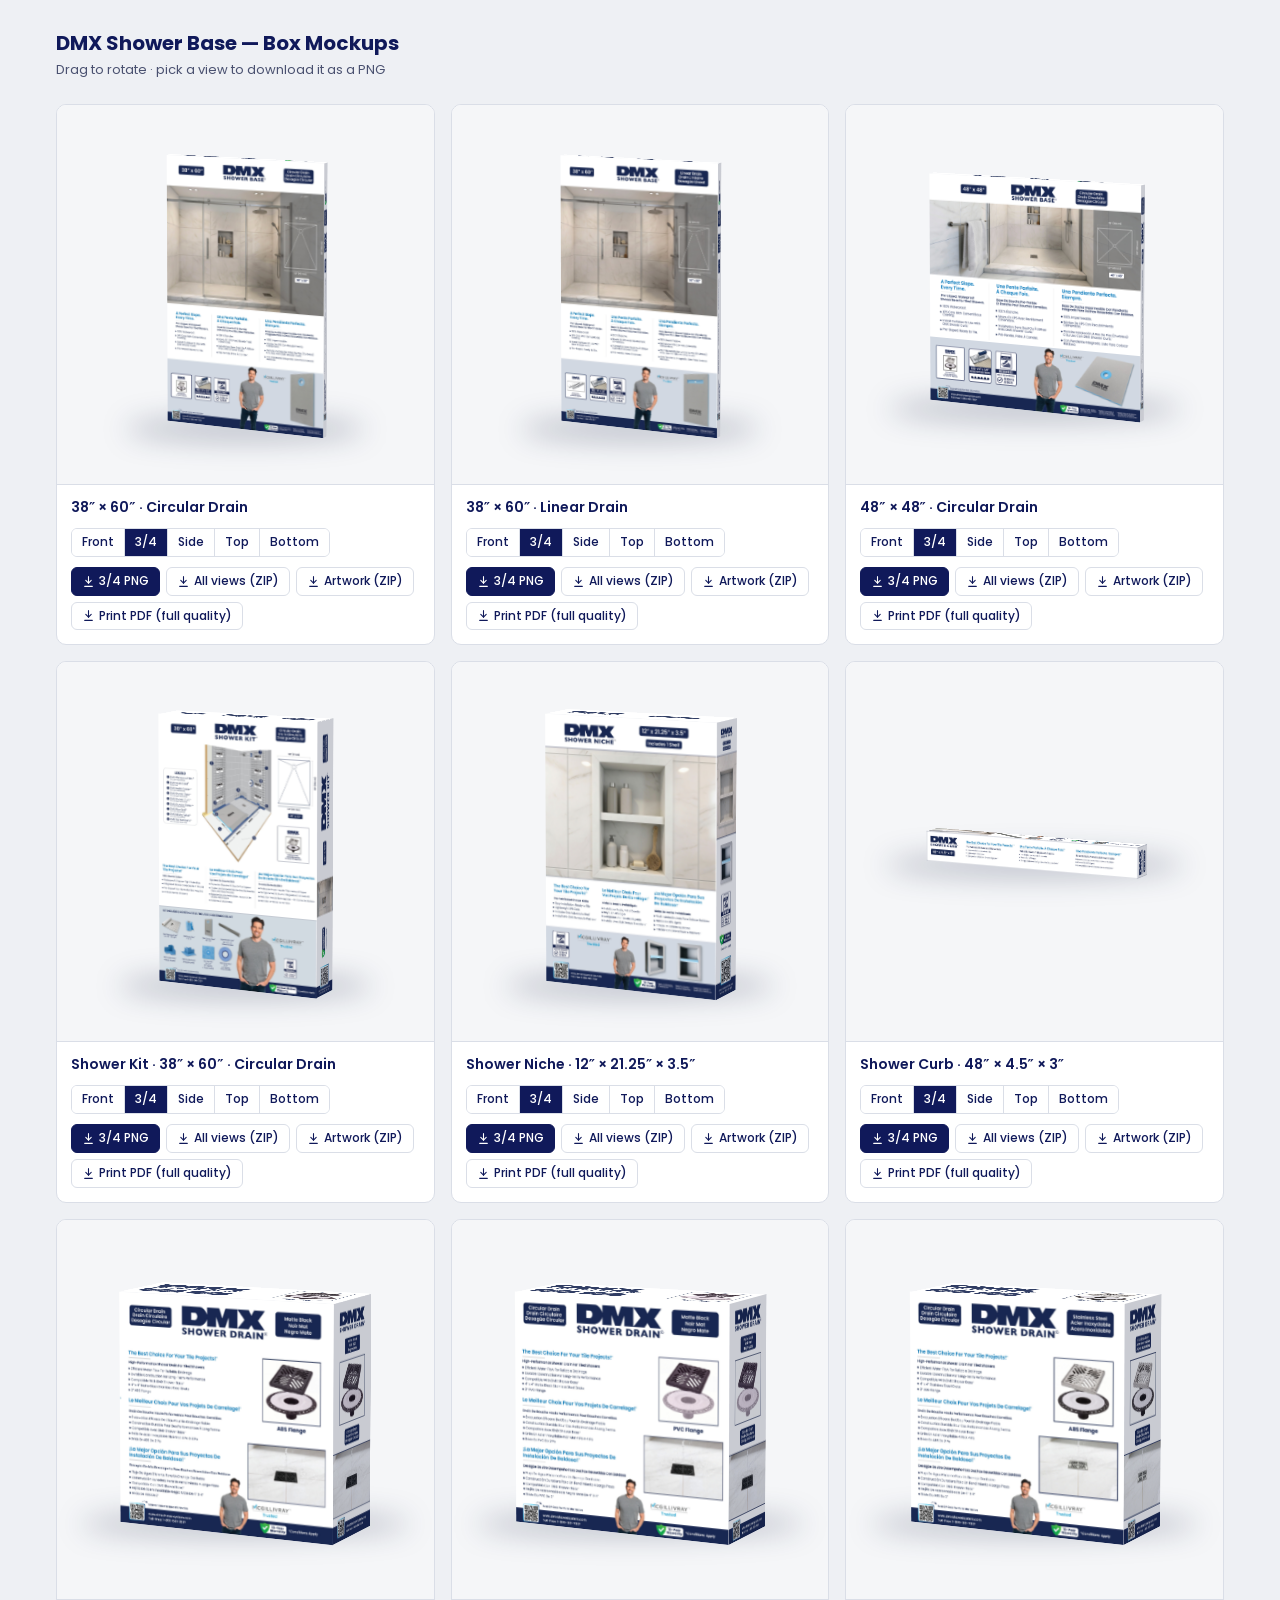
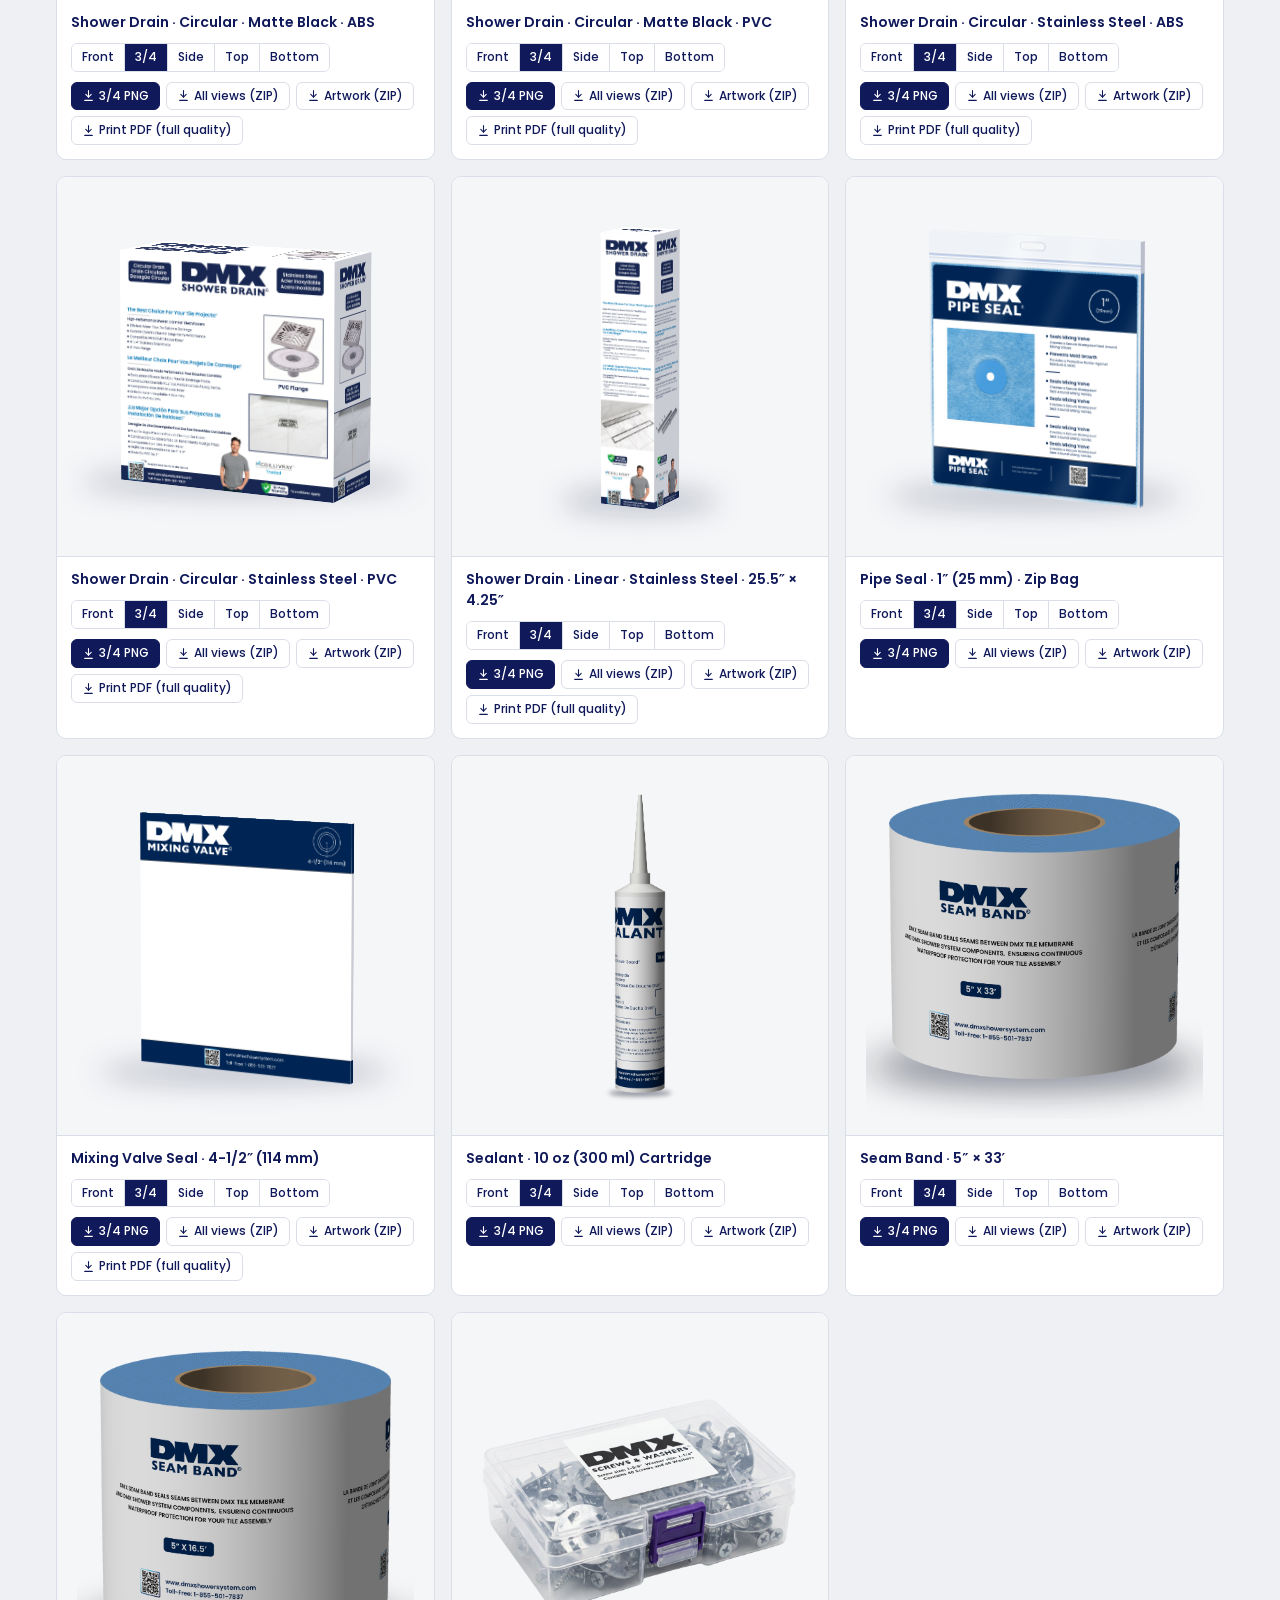
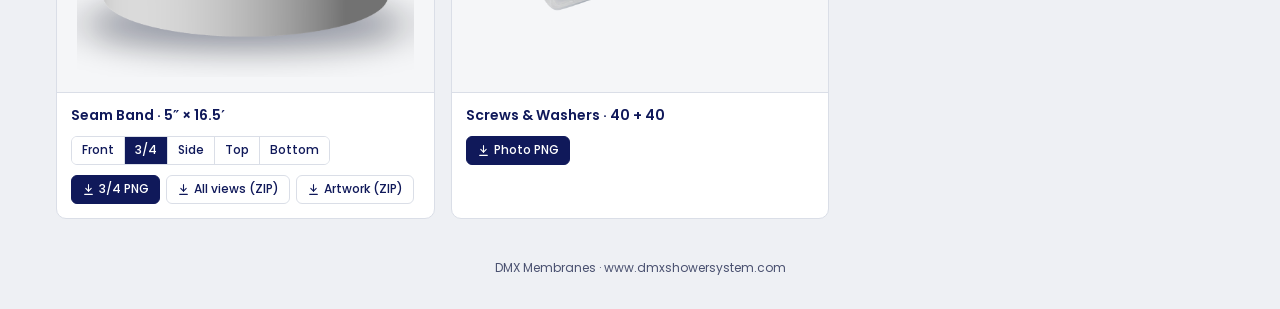
==== index.html @ 0dce381e "Update Mixing Valve card to new (empty-middle) design; add print PDF Co-Authored-By: Claude Opus 5.5" ====
<!doctype html>
<html lang="en">
<head>
<meta charset="utf-8">
<meta name="viewport" content="width=device-width, initial-scale=1">
<title>DMX Shower Base — Box Mockups</title>
<link rel="preconnect" href="https://fonts.googleapis.com">
<link href="https://fonts.googleapis.com/css2?family=Poppins:wght@400;500;700&display=swap" rel="stylesheet">
<style>
  :root { --navy:#10195A; --ink:#10195A; --muted:#4A5170; --bg:#EEF0F4; --card:#FFFFFF; --line:#DADEE7; }
  * { box-sizing: border-box; }
  body { margin:0; background:var(--bg); color:var(--ink); font-family:'Poppins', system-ui, sans-serif; }
  header { max-width:1200px; margin:0 auto; padding:28px 16px 8px; }
  header h1 { margin:0; font-size:20px; font-weight:700; }
  header p { margin:2px 0 0; font-size:13px; color:var(--muted); }
  main { max-width:1200px; margin:0 auto; padding:16px 16px 40px; display:grid; gap:16px;
         grid-template-columns:repeat(auto-fit, minmax(min(100%, 320px), 1fr)); }
  .card { background:var(--card); border:1px solid var(--line); border-radius:10px; overflow:hidden; }
  .stage { position:relative; height:380px; background:#F5F6F8; border-bottom:1px solid var(--line);
           perspective:2200px; perspective-origin:50% 12%; cursor:grab; touch-action:none; user-select:none; overflow:hidden; }
  .stage:active { cursor:grabbing; }
  .shadow { position:absolute; left:50%; transform:translateX(-50%); border-radius:50%; background:rgba(15,25,60,.25); filter:blur(14px); height:24px; transition:opacity .3s; }
  .box { position:absolute; left:50%; top:50%; transform-style:preserve-3d; }
  .face { position:absolute; backface-visibility:hidden; }
  .face img { display:block; width:100%; height:100%; pointer-events:none; -webkit-user-drag:none; }
  .face .shade { position:absolute; inset:0; }
  .meta { padding:12px 14px 14px; display:flex; flex-direction:column; gap:10px; }
  .meta h2 { margin:0; font-size:14px; font-weight:600; }
  .label { display:none; }
  .row { display:flex; gap:6px; flex-wrap:wrap; }
  .views { gap:0; border:1px solid var(--line); border-radius:6px; overflow:hidden; width:max-content; max-width:100%; }
  .views button { border:0; border-right:1px solid var(--line); border-radius:0; }
  .views button:last-child { border-right:0; }
  button, .btn { font:inherit; font-size:12px; font-weight:500; color:var(--navy); background:#fff; border:1px solid var(--line);
           border-radius:6px; padding:5px 10px; cursor:pointer; text-decoration:none; display:inline-flex; align-items:center; gap:4px; line-height:1.4; }
  button:hover, .btn:hover { background:#F0F2F7; }
  button[aria-pressed="true"] { background:var(--navy); color:#fff; }
  .btn.solid { background:var(--navy); border-color:var(--navy); color:#fff; }
  .btn.solid:hover { background:#1E2A7A; }
  .btn[aria-disabled="true"] { opacity:.45; pointer-events:none; }
  button svg, .btn svg { width:13px; height:13px; flex:none; }
  .frame { position:absolute; inset:0; margin:auto; max-width:90%; max-height:92%; pointer-events:none; -webkit-user-drag:none; }
  footer { text-align:center; font-size:12px; color:var(--muted); padding:0 16px 32px; }
</style>
</head>
<body>
<header>
  <h1>DMX Shower Base — Box Mockups</h1>
  <p>Drag to rotate · pick a view to download it as a PNG</p>
</header>
<main>
  <section class="card" data-slug="38x60-circular" data-w="1638" data-h="2576" data-d="76" data-pdf="DMX-Shower-Base-38x60-Circular.pdf">
    <div class="stage" aria-label="3D box mockup, 38 by 60 inch circular drain"></div>
    <div class="meta"><h2>38″ × 60″ · Circular Drain</h2>
      <p class="label">View</p><div class="row views"></div>
      <p class="label">Download</p><div class="row dl"></div></div>
  </section>
  <section class="card" data-slug="38x60-linear" data-w="1641" data-h="2576" data-d="86" data-pdf="DMX-Shower-Base-38x60-Linear.pdf">
    <div class="stage" aria-label="3D box mockup, 38 by 60 inch linear drain"></div>
    <div class="meta"><h2>38″ × 60″ · Linear Drain</h2>
      <p class="label">View</p><div class="row views"></div>
      <p class="label">Download</p><div class="row dl"></div></div>
  </section>
  <section class="card" data-slug="48x48-circular" data-w="2576" data-h="2576" data-d="105" data-pdf="DMX-Shower-Base-48x48-Circular.pdf">
    <div class="stage" aria-label="3D box mockup, 48 by 48 inch circular drain"></div>
    <div class="meta"><h2>48″ × 48″ · Circular Drain</h2>
      <p class="label">View</p><div class="row views"></div>
      <p class="label">Download</p><div class="row dl"></div></div>
  </section>
  <section class="card" data-slug="shower-kit-38x60" data-w="1649" data-h="2576" data-d="375" data-pdf="DMX-Shower-Kit-38x60.pdf">
    <div class="stage" aria-label="3D box mockup, DMX shower kit 38 by 60 inch circular drain"></div>
    <div class="meta"><h2>Shower Kit · 38″ × 60″ · Circular Drain</h2>
      <p class="label">View</p><div class="row views"></div>
      <p class="label">Download</p><div class="row dl"></div></div>
  </section>
  <section class="card" data-slug="shower-niche" data-w="1764" data-h="2556" data-d="453" data-pdf="DMX-Shower-Niche.pdf">
    <div class="stage" aria-label="3D box mockup, DMX shower niche"></div>
    <div class="meta"><h2>Shower Niche · 12″ × 21.25″ × 3.5″</h2>
      <p class="label">View</p><div class="row views"></div>
      <p class="label">Download</p><div class="row dl"></div></div>
  </section>
  <section class="card" data-slug="shower-curb" data-w="3564" data-h="468" data-d="360" data-pdf="DMX-Shower-Curb.pdf">
    <div class="stage" aria-label="3D box mockup, DMX shower curb"></div>
    <div class="meta"><h2>Shower Curb · 48″ × 4.5″ × 3″</h2>
      <p class="label">View</p><div class="row views"></div>
      <p class="label">Download</p><div class="row dl"></div></div>
  </section>
  <section class="card" data-slug="drain-circular-black-abs" data-w="2489" data-h="2489" data-d="993" data-pdf="DMX-Shower-Drain-Circular-Matte-Black-ABS.pdf">
    <div class="stage" aria-label="3D box mockup, DMX shower drain, circular, matte black, ABS"></div>
    <div class="meta"><h2>Shower Drain · Circular · Matte Black · ABS</h2>
      <p class="label">View</p><div class="row views"></div>
      <p class="label">Download</p><div class="row dl"></div></div>
  </section>
  <section class="card" data-slug="drain-circular-black-pvc" data-w="2489" data-h="2489" data-d="964" data-pdf="DMX-Shower-Drain-Circular-Matte-Black-PVC.pdf">
    <div class="stage" aria-label="3D box mockup, DMX shower drain, circular, matte black, PVC"></div>
    <div class="meta"><h2>Shower Drain · Circular · Matte Black · PVC</h2>
      <p class="label">View</p><div class="row views"></div>
      <p class="label">Download</p><div class="row dl"></div></div>
  </section>
  <section class="card" data-slug="drain-circular-stainless-abs" data-w="2489" data-h="2489" data-d="964" data-pdf="DMX-Shower-Drain-Circular-Stainless-ABS.pdf">
    <div class="stage" aria-label="3D box mockup, DMX shower drain, circular, stainless steel, ABS"></div>
    <div class="meta"><h2>Shower Drain · Circular · Stainless Steel · ABS</h2>
      <p class="label">View</p><div class="row views"></div>
      <p class="label">Download</p><div class="row dl"></div></div>
  </section>
  <section class="card" data-slug="drain-circular-stainless-pvc" data-w="2489" data-h="2489" data-d="964" data-pdf="DMX-Shower-Drain-Circular-Stainless-PVC.pdf">
    <div class="stage" aria-label="3D box mockup, DMX shower drain, circular, stainless steel, PVC"></div>
    <div class="meta"><h2>Shower Drain · Circular · Stainless Steel · PVC</h2>
      <p class="label">View</p><div class="row views"></div>
      <p class="label">Download</p><div class="row dl"></div></div>
  </section>
  <section class="card" data-slug="drain-linear-stainless" data-w="1349" data-h="6268" data-d="1349" data-pdf="DMX-Shower-Drain-Linear-Stainless.pdf">
    <div class="stage" aria-label="3D box mockup, DMX linear shower drain, stainless steel"></div>
    <div class="meta"><h2>Shower Drain · Linear · Stainless Steel · 25.5″ × 4.25″</h2>
      <p class="label">View</p><div class="row views"></div>
      <p class="label">Download</p><div class="row dl"></div></div>
  </section>
  <section class="card" data-slug="pipe-seal" data-w="2600" data-h="2930" data-d="120" data-ext="png">
    <div class="stage" aria-label="3D mockup, DMX pipe seal with label"></div>
    <div class="meta"><h2>Pipe Seal · 1″ (25 mm) · Zip Bag</h2>
      <p class="label">View</p><div class="row views"></div>
      <p class="label">Download</p><div class="row dl"></div></div>
  </section>
  <section class="card" data-slug="mixing-valve" data-w="3000" data-h="3300" data-d="30" data-ext="png" data-pdf="DMX-Mixing-Valve.pdf">
    <div class="stage" aria-label="3D mockup, DMX mixing valve seal on a die-cut card"></div>
    <div class="meta"><h2>Mixing Valve Seal · 4-1/2″ (114 mm)</h2>
      <p class="label">View</p><div class="row views"></div>
      <p class="label">Download</p><div class="row dl"></div></div>
  </section>
  <section class="card" data-slug="sealant" data-mode="frames" data-frames="36" data-originals="sealant-label.png">
    <div class="stage" aria-label="3D mockup, DMX Sealant 10 oz cartridge"></div>
    <div class="meta"><h2>Sealant · 10 oz (300 ml) Cartridge</h2>
      <p class="label">View</p><div class="row views"></div>
      <p class="label">Download</p><div class="row dl"></div></div>
  </section>
  <section class="card" data-slug="seam-band-5x33" data-mode="frames" data-frames="36" data-originals="seam-band-5x33-label.png">
    <div class="stage" aria-label="Seam Band · 5″ × 33′"></div>
    <div class="meta"><h2>Seam Band · 5″ × 33′</h2>
      <p class="label">View</p><div class="row views"></div>
      <p class="label">Download</p><div class="row dl"></div></div>
  </section>
  <section class="card" data-slug="seam-band-5x16-5" data-mode="frames" data-frames="36" data-originals="seam-band-5x16-5-label.png">
    <div class="stage" aria-label="Seam Band · 5″ × 16.5′"></div>
    <div class="meta"><h2>Seam Band · 5″ × 16.5′</h2>
      <p class="label">View</p><div class="row views"></div>
      <p class="label">Download</p><div class="row dl"></div></div>
  </section>
  <section class="card" data-slug="screws-washers" data-mode="photo" data-photo="screws-washers-photo.png">
    <div class="stage" aria-label="Screws &amp; Washers · 40 + 40"></div>
    <div class="meta"><h2>Screws &amp; Washers · 40 + 40</h2>
      <p class="label">View</p><div class="row views"></div>
      <p class="label">Download</p><div class="row dl"></div></div>
  </section>
</main>
<footer>DMX Membranes · www.dmxshowersystem.com</footer>
<script src="assets/jszip.min.js"></script>
<script>
(function () {
  // Same angles the PNG mockups were rendered at
  var VIEWS = [
    { id: 'front',  label: 'Front',   rx: 0,   ry: 0 },
    { id: 'angle',  label: '3/4',     rx: -6,  ry: -26 },
    { id: 'side',   label: 'Side',    rx: -6,  ry: -72 },
    { id: 'top',    label: 'Top',     rx: -62, ry: -22 },
    { id: 'bottom', label: 'Bottom',  rx: 62,  ry: -22 }
  ];
  var ICON = '<svg viewBox="0 0 24 24" fill="none" stroke="currentColor" stroke-width="2" stroke-linecap="round" stroke-linejoin="round" aria-hidden="true"><path d="M12 3v12"/><path d="m7 10 5 5 5-5"/><path d="M5 21h14"/></svg>';

  // Pre-rendered products (round things like the sealant tube): drag spins through turntable frames
  function setupFrames(card) {
    var slug = card.dataset.slug, base = 'assets/' + slug + '/', NF = +card.dataset.frames;
    var stage = card.querySelector('.stage');
    var img = document.createElement('img'); img.className = 'frame'; img.alt = card.querySelector('h2').textContent;
    stage.appendChild(img);
    var frames = []; for (var i = 0; i < NF; i++) { var im = new Image(); im.src = base + 'spin/' + (i < 10 ? '0' : '') + i + '.webp'; frames.push(im.src); }
    var start = { front: 0, angle: Math.round(26 / (360 / NF)), side: Math.round(72 / (360 / NF)) };
    var viewRow = card.querySelector('.views'), btns = {}, cur = 0;
    var dlRow = card.querySelector('.dl');
    var viewDl = document.createElement('a'); viewDl.className = 'btn solid'; viewDl.setAttribute('download', ''); viewDl.innerHTML = ICON; viewDl.appendChild(document.createTextNode(''));
    dlRow.appendChild(viewDl);
    function show(v) {
      img.src = base + 'mockup-' + slug + '-' + v.id + '.png'; cur = start[v.id] || 0;
      VIEWS.forEach(function (x) { btns[x.id].setAttribute('aria-pressed', x.id === v.id ? 'true' : 'false'); });
      viewDl.href = img.src; viewDl.lastChild.textContent = v.label + ' PNG'; viewDl.removeAttribute('aria-disabled');
    }
    VIEWS.forEach(function (v) {
      var b = document.createElement('button'); b.type = 'button'; b.textContent = v.label;
      b.addEventListener('click', function () { show(v); }); viewRow.appendChild(b); btns[v.id] = b;
    });
    var mockups = VIEWS.map(function (v) { return 'mockup-' + slug + '-' + v.id + '.png'; });
    var originals = (card.dataset.originals || '').split(',').filter(Boolean).map(function (n) { return 'original/' + n; });
    makeZip(dlRow, base, 'All views (ZIP)', mockups.concat(originals), 'DMX-' + slug + '-mockups.zip');
    makeZip(dlRow, base, 'Artwork (ZIP)', originals, 'DMX-' + slug + '-original-artwork.zip');
    var drag = false, sx = 0, s0 = 0;
    stage.addEventListener('pointerdown', function (e) { drag = true; sx = e.clientX; s0 = cur; stage.setPointerCapture(e.pointerId); });
    stage.addEventListener('pointermove', function (e) {
      if (!drag) return;
      var i = ((Math.round(s0 - (e.clientX - sx) / 9) % NF) + NF) % NF;
      if (i !== cur || img.src.indexOf('/spin/') < 0) {
        cur = i; img.src = frames[i];
        VIEWS.forEach(function (x) { btns[x.id].setAttribute('aria-pressed', 'false'); });
        viewDl.href = '#'; viewDl.lastChild.textContent = 'PNG'; viewDl.setAttribute('aria-disabled', 'true');
      }
    });
    ['pointerup', 'pointercancel'].forEach(function (t) { stage.addEventListener(t, function () { drag = false; }); });
    show(VIEWS[1]);
  }
  function makeZip(dlRow, base, text, files, zipName) {
    var b = document.createElement('button'); b.type = 'button'; b.innerHTML = ICON; b.appendChild(document.createTextNode(text));
    b.addEventListener('click', function () {
      var label = b.lastChild, old = label.textContent; label.textContent = 'Preparing…'; b.disabled = true;
      var zip = new JSZip();
      Promise.all(files.map(function (f) {
        return fetch(base + f).then(function (r) { if (!r.ok) throw new Error(f); return r.blob(); })
          .then(function (blob) { zip.file(f.split('/').pop(), blob); });
      })).then(function () { return zip.generateAsync({ type: 'blob' }); })
        .then(function (blob) {
          var a = document.createElement('a'); a.href = URL.createObjectURL(blob); a.download = zipName;
          document.body.appendChild(a); a.click(); a.remove(); setTimeout(function () { URL.revokeObjectURL(a.href); }, 4000);
        })
        .catch(function () { alert('Download failed — this needs the page to be opened from a web host, not as a local file.'); })
        .then(function () { label.textContent = old; b.disabled = false; });
    });
    dlRow.appendChild(b);
  }

  document.querySelectorAll('.card').forEach(function (card) {
    if (card.dataset.mode === 'frames') { setupFrames(card); return; }
    if (card.dataset.mode === 'photo') {   // product photo only (no 3D art yet)
      var src = 'assets/' + card.dataset.slug + '/' + card.dataset.photo;
      var pi = document.createElement('img'); pi.className = 'frame'; pi.src = src; pi.alt = card.querySelector('h2').textContent;
      card.querySelector('.stage').appendChild(pi); card.querySelector('.stage').style.cursor = 'default';
      card.querySelector('.views').style.display = 'none';
      var pa = document.createElement('a'); pa.className = 'btn solid'; pa.href = src; pa.setAttribute('download', '');
      pa.innerHTML = ICON; pa.appendChild(document.createTextNode('Photo PNG')); card.querySelector('.dl').appendChild(pa);
      return;
    }
    var slug = card.dataset.slug, base = 'assets/' + slug + '/', ext = '.' + (card.dataset.ext || 'jpg');
    var stage = card.querySelector('.stage');
    var aw = +card.dataset.w, ah = +card.dataset.h, ad = +card.dataset.d;
    var box = document.createElement('div'); box.className = 'box';
    var shadow = document.createElement('div'); shadow.className = 'shadow';
    stage.appendChild(shadow); stage.appendChild(box);

    function face(src, alt, shade) {
      var f = document.createElement('div'); f.className = 'face';
      var img = document.createElement('img'); img.src = src; img.alt = alt; f.appendChild(img);
      if (shade) { var s = document.createElement('div'); s.className = 'shade'; s.style.background = shade; f.appendChild(s); }
      box.appendChild(f); return f;
    }
    var o = base + 'original/' + slug;
    var F = {
      front: face(o + '-front-back' + ext, 'Front panel'),
      back: face(o + '-front-back' + ext, 'Back panel'),
      right: face(o + '-left-right-sides' + ext, 'Right side', 'rgba(10,20,50,.22)'),
      left: face(o + '-left-right-sides' + ext, 'Left side', 'rgba(10,20,50,.22)'),
      top: face(o + '-top' + ext, 'Top panel', 'rgba(255,255,255,.1)'),
      bottom: face(o + '-bottom' + ext, 'Bottom panel', 'rgba(10,20,50,.12)')
    };

    // Optional raised collar around a die-cut hole: data-ring="cx,cy,rIn,rOut,height,r,g,b" (source px)
    var ring = null;
    if (card.dataset.ring) {
      var rv = card.dataset.ring.split(',').map(Number), NSEG = 60;
      var Lx = -0.45, Ly = -0.6, Ll = Math.hypot(Lx, Ly, 0.66);
      var col = function (k) { return 'rgb(' + [rv[5], rv[6], rv[7]].map(function (c) { return Math.min(255, Math.round(c * k)); }).join(',') + ')'; };
      var mk = function (bg) { var e = document.createElement('div'); e.style.position = 'absolute'; e.style.left = '0'; e.style.top = '0'; e.style.background = bg; box.appendChild(e); return e; };
      var outer = [], inner = [];
      for (var i = 0; i < NSEG; i++) {
        var t = (i + 0.5) / NSEG * 2 * Math.PI, nx = Math.sin(t), ny = -Math.cos(t);
        outer.push({ el: mk(col(0.42 + 0.68 * Math.max(0, (nx * Lx + ny * Ly) / Ll))), t: t });
        inner.push({ el: mk(col(0.42 + 0.68 * Math.max(0, (-nx * Lx - ny * Ly) / Ll))), t: t });
      }
      var top = mk('transparent'); top.style.borderRadius = '50%'; top.style.boxSizing = 'border-box';
      top.style.borderStyle = 'solid'; top.style.borderColor = col(0.42 + 0.68 * 0.66 / Ll);
      ring = function (s, Dpx) {
        var cx = rv[0] * s, cy = rv[1] * s, ri = rv[2] * s, ro = rv[3] * s, hh = rv[4] * s;
        var segO = 2 * ro * Math.sin(Math.PI / NSEG) + 1, segI = 2 * ri * Math.sin(Math.PI / NSEG) + 1;
        outer.forEach(function (o) {
          o.el.style.width = segO + 'px'; o.el.style.height = hh + 'px';
          o.el.style.transform = 'translate3d(' + (cx - segO / 2) + 'px,' + (cy - hh / 2) + 'px,' + Dpx / 2 + 'px) rotateZ(' + o.t + 'rad) translateY(' + (-ro) + 'px) translateZ(' + hh / 2 + 'px) rotateX(90deg)';
        });
        inner.forEach(function (o) {
          var ht = hh + Dpx;
          o.el.style.width = segI + 'px'; o.el.style.height = ht + 'px';
          o.el.style.transform = 'translate3d(' + (cx - segI / 2) + 'px,' + (cy - ht / 2) + 'px,0px) rotateZ(' + o.t + 'rad) translateY(' + (-ri) + 'px) translateZ(' + hh / 2 + 'px) rotateX(90deg)';
        });
        top.style.width = top.style.height = 2 * ro + 'px'; top.style.borderWidth = (ro - ri) + 'px';
        top.style.transform = 'translate3d(' + (cx - ro) + 'px,' + (cy - ro) + 'px,' + (Dpx / 2 + hh) + 'px)';
      };
    }

    // View buttons
    var viewRow = card.querySelector('.views'), viewBtns = {};
    VIEWS.forEach(function (v) {
      var b = document.createElement('button'); b.type = 'button'; b.textContent = v.label;
      b.addEventListener('click', function () { go(v); });
      viewRow.appendChild(b); viewBtns[v.id] = b;
    });

    // Download buttons
    var dlRow = card.querySelector('.dl');
    function link(text, href, solid) {
      var a = document.createElement('a'); a.className = 'btn' + (solid ? ' solid' : ''); a.href = href; a.setAttribute('download', '');
      a.innerHTML = ICON; a.appendChild(document.createTextNode(text)); dlRow.appendChild(a); return a;
    }
    var viewDl = link('This view (PNG)', '#', true);
    var mockups = VIEWS.map(function (v) { return 'mockup-' + slug + '-' + v.id + '.png'; });
    var originals = ['front-back', 'left-right-sides', 'top', 'bottom'].map(function (n) { return 'original/' + slug + '-' + n + ext; });
    function zipButton(text, files, zipName) {
      var b = document.createElement('button'); b.type = 'button'; b.innerHTML = ICON; b.appendChild(document.createTextNode(text));
      b.addEventListener('click', function () {
        var label = b.lastChild, old = label.textContent; label.textContent = 'Preparing…'; b.disabled = true;
        var zip = new JSZip();
        Promise.all(files.map(function (f) {
          return fetch(base + f).then(function (r) { if (!r.ok) throw new Error(f); return r.blob(); })
            .then(function (blob) { zip.file(f.split('/').pop(), blob); });
        })).then(function () { return zip.generateAsync({ type: 'blob' }); })
          .then(function (blob) {
            var a = document.createElement('a'); a.href = URL.createObjectURL(blob); a.download = zipName;
            document.body.appendChild(a); a.click(); a.remove(); setTimeout(function () { URL.revokeObjectURL(a.href); }, 4000);
          })
          .catch(function () { alert('Download failed — this needs the page to be opened from a web host, not as a local file.'); })
          .then(function () { label.textContent = old; b.disabled = false; });
      });
      dlRow.appendChild(b);
    }
    zipButton('All views (ZIP)', mockups.concat(originals), 'DMX-' + slug + '-mockups.zip');
    zipButton('Artwork (ZIP)', originals, 'DMX-' + slug + '-original-artwork.zip');
    if (card.dataset.pdf) link('Print PDF (full quality)', base + card.dataset.pdf);

    var rx = 0, ry = 0, W, H, D, current = null;
    function layout() {
      var sw = stage.clientWidth, sh = stage.clientHeight;
      var scale = Math.min((sh * 0.72) / ah, (sw * 0.62) / aw);
      W = aw * scale; H = ah * scale; D = Math.max(ad * scale, 6);
      box.style.width = W + 'px'; box.style.height = H + 'px';
      box.style.marginLeft = -W / 2 + 'px'; box.style.marginTop = -H / 2 + 'px';
      function set(el, w, h, l, t, tr) { el.style.width = w + 'px'; el.style.height = h + 'px'; el.style.left = l + 'px'; el.style.top = t + 'px'; el.style.transform = tr; }
      set(F.front, W, H, 0, 0, 'translateZ(' + D / 2 + 'px)');
      set(F.back, W, H, 0, 0, 'rotateY(180deg) translateZ(' + D / 2 + 'px)');
      set(F.right, D, H, (W - D) / 2, 0, 'rotateY(90deg) translateZ(' + W / 2 + 'px)');
      set(F.left, D, H, (W - D) / 2, 0, 'rotateY(-90deg) translateZ(' + W / 2 + 'px)');
      set(F.top, W, D, 0, (H - D) / 2, 'rotateX(90deg) translateZ(' + H / 2 + 'px)');
      set(F.bottom, W, D, 0, (H - D) / 2, 'rotateX(-90deg) translateZ(' + H / 2 + 'px)');
      if (ring) ring(W / aw, D);
      shadow.style.top = (sh / 2 + H / 2 - 14) + 'px';
      apply();
    }
    function apply() {
      box.style.transform = 'rotateX(' + rx + 'deg) rotateY(' + ry + 'deg)';
      var r = ry * Math.PI / 180;
      shadow.style.width = (W * Math.abs(Math.cos(r)) + D * Math.abs(Math.sin(r)) + 80) + 'px';
      shadow.style.opacity = Math.abs(rx) > 20 ? 0 : 1;
    }
    function mark(v) {
      current = v;
      VIEWS.forEach(function (x) { viewBtns[x.id].setAttribute('aria-pressed', v && v.id === x.id ? 'true' : 'false'); });
      if (v) {
        viewDl.href = base + 'mockup-' + slug + '-' + v.id + '.png';
        viewDl.lastChild.textContent = v.label + ' PNG';
        viewDl.removeAttribute('aria-disabled');
      } else {
        viewDl.href = '#'; viewDl.lastChild.textContent = 'PNG';
        viewDl.setAttribute('aria-disabled', 'true');
      }
    }
    function go(v) {
      box.style.transition = 'transform .6s cubic-bezier(.2,.7,.2,1)';
      rx = v.rx; ry = v.ry; apply(); mark(v);
    }

    var dragging = false, sx = 0, sy = 0, srx = 0, sry = 0;
    stage.addEventListener('pointerdown', function (e) {
      dragging = true; sx = e.clientX; sy = e.clientY; srx = rx; sry = ry;
      box.style.transition = 'none'; stage.setPointerCapture(e.pointerId);
    });
    stage.addEventListener('pointermove', function (e) {
      if (!dragging) return;
      ry = sry + (e.clientX - sx) * 0.4;
      rx = Math.max(-85, Math.min(85, srx - (e.clientY - sy) * 0.4));
      apply(); if (current) mark(null);
    });
    ['pointerup', 'pointercancel'].forEach(function (t) { stage.addEventListener(t, function () { dragging = false; }); });

    window.addEventListener('resize', layout);
    rx = VIEWS[1].rx; ry = VIEWS[1].ry;
    layout(); mark(VIEWS[1]);
  });
})();
</script>
</body>
</html>
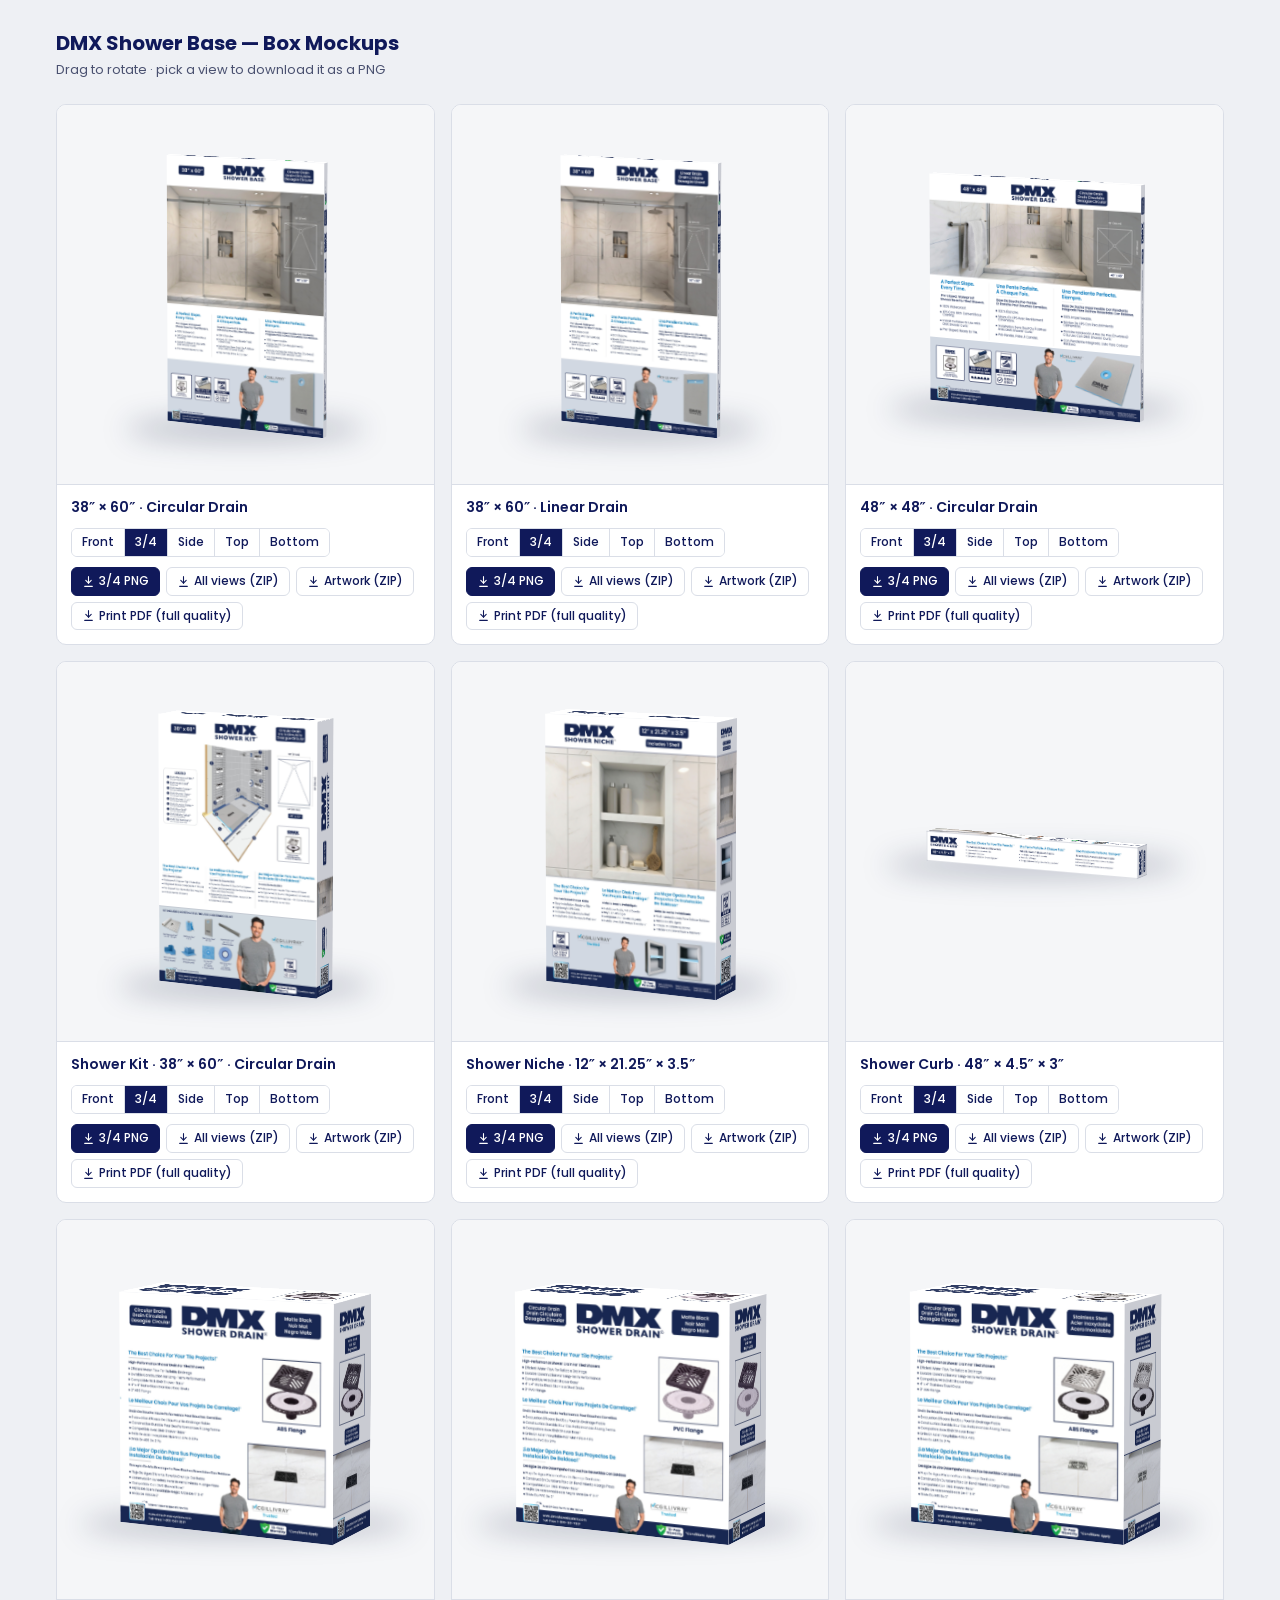
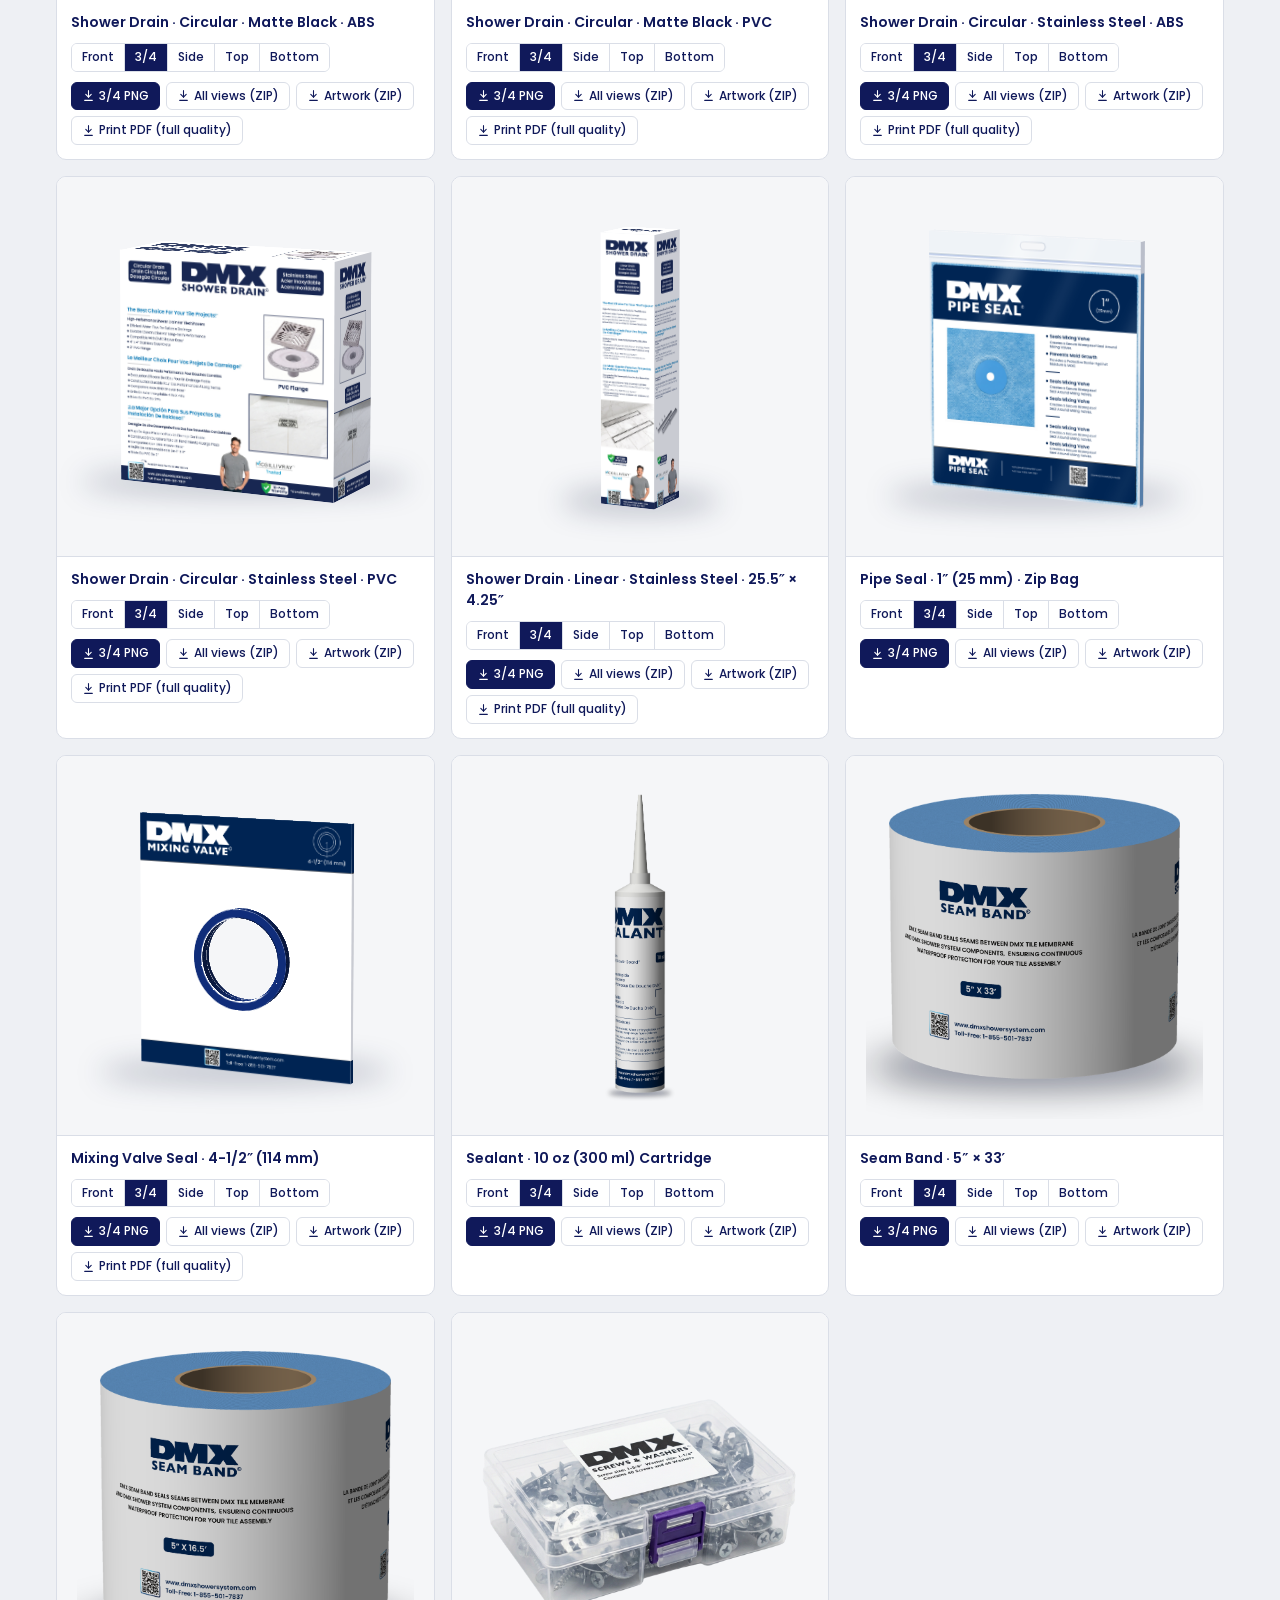
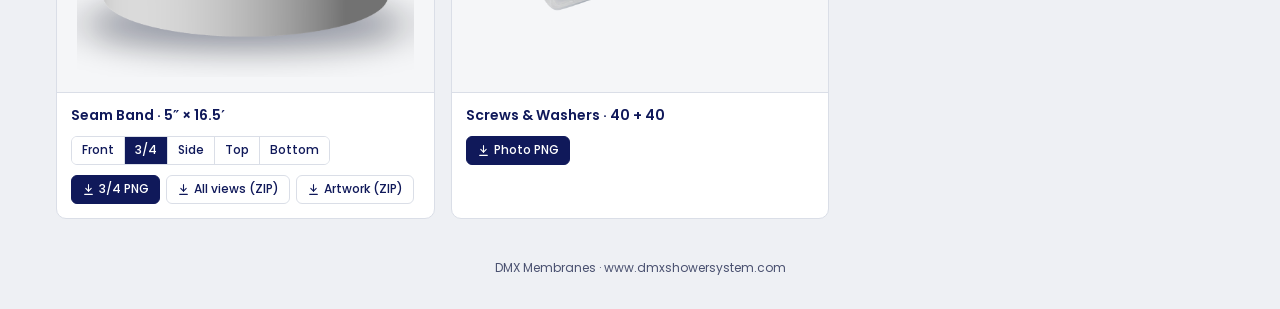
==== commit a963ddbc: "Mixing Valve: restore die-cut hole and raised collar on the new white-middle card Co-Authored-By: Cl" ====
--- a/index.html
+++ b/index.html
@@ -121,7 +121,7 @@
       <p class="label">View</p><div class="row views"></div>
       <p class="label">Download</p><div class="row dl"></div></div>
   </section>
-  <section class="card" data-slug="mixing-valve" data-w="3000" data-h="3300" data-d="30" data-ext="png" data-pdf="DMX-Mixing-Valve.pdf">
+  <section class="card" data-slug="mixing-valve" data-w="3000" data-h="3300" data-d="30" data-ext="png" data-ring="1500,1813,537,652,120,18,52,140" data-pdf="DMX-Mixing-Valve.pdf">
     <div class="stage" aria-label="3D mockup, DMX mixing valve seal on a die-cut card"></div>
     <div class="meta"><h2>Mixing Valve Seal · 4-1/2″ (114 mm)</h2>
       <p class="label">View</p><div class="row views"></div>
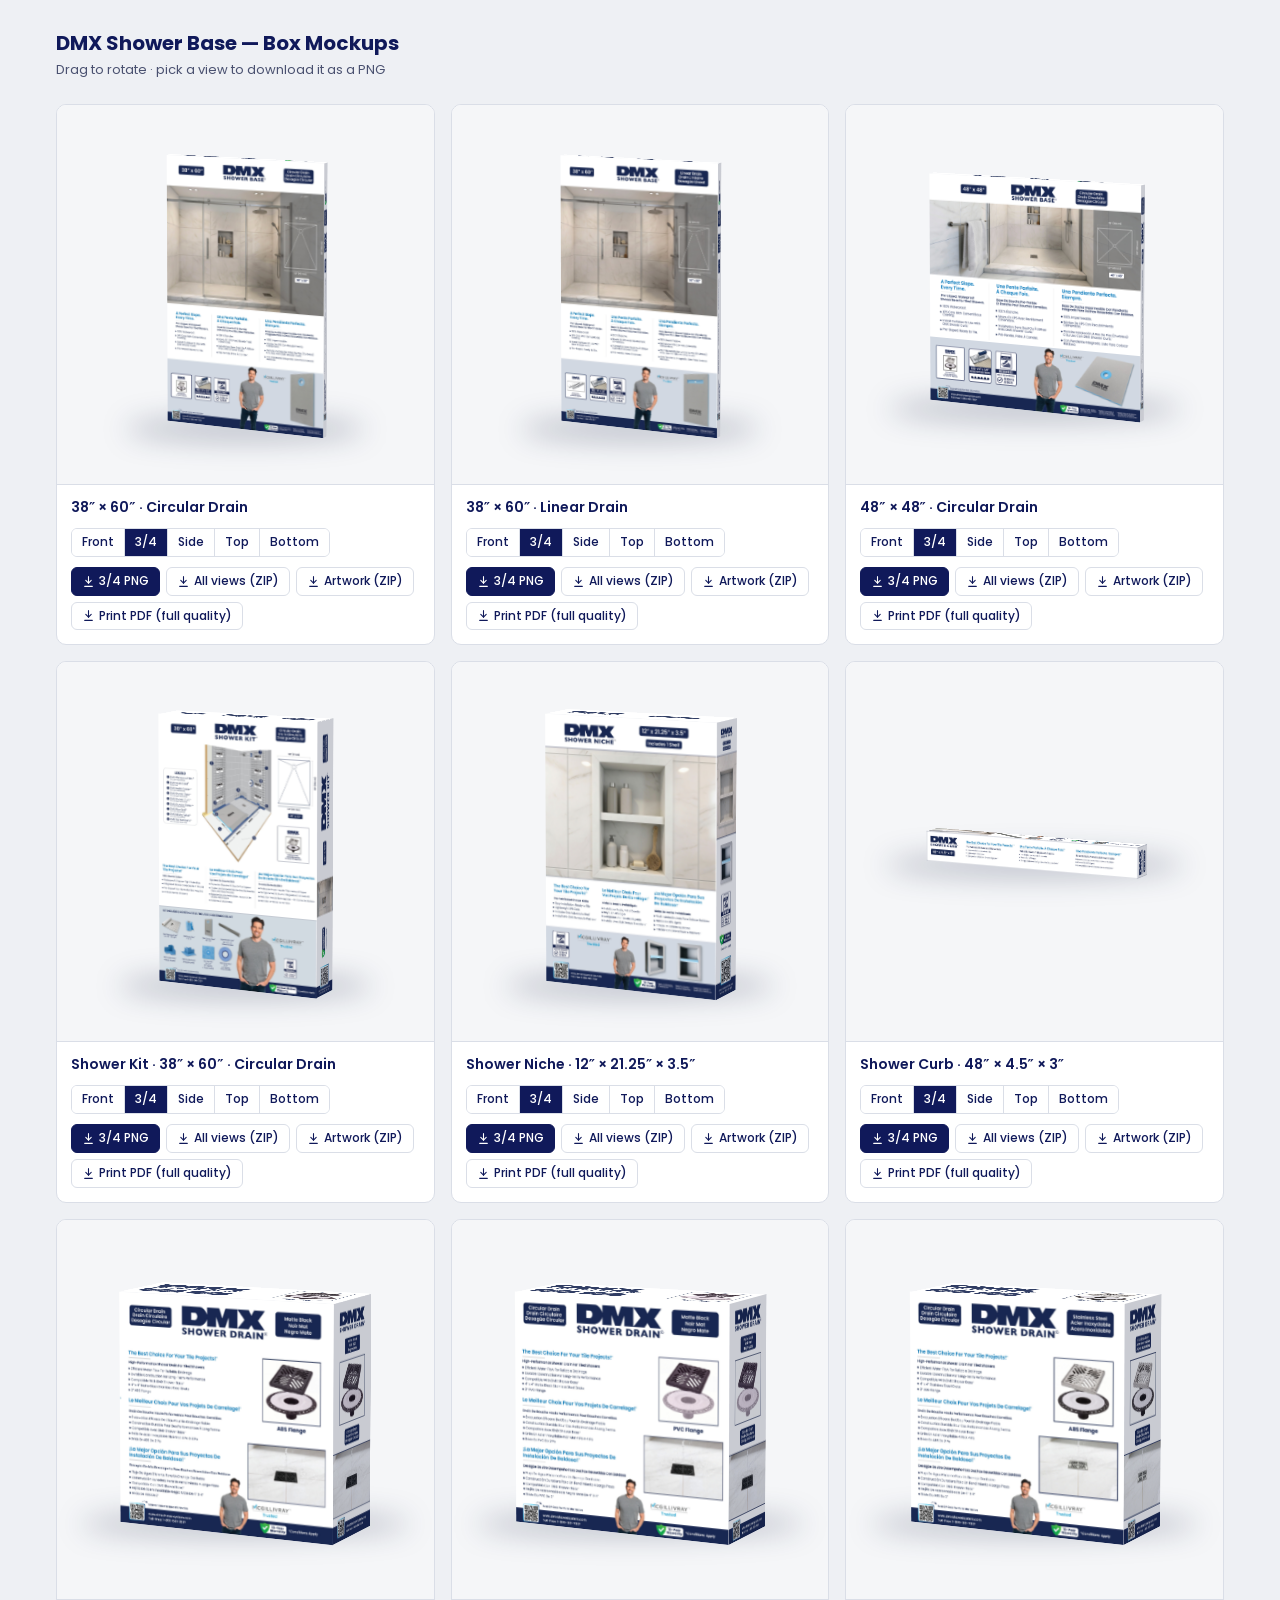
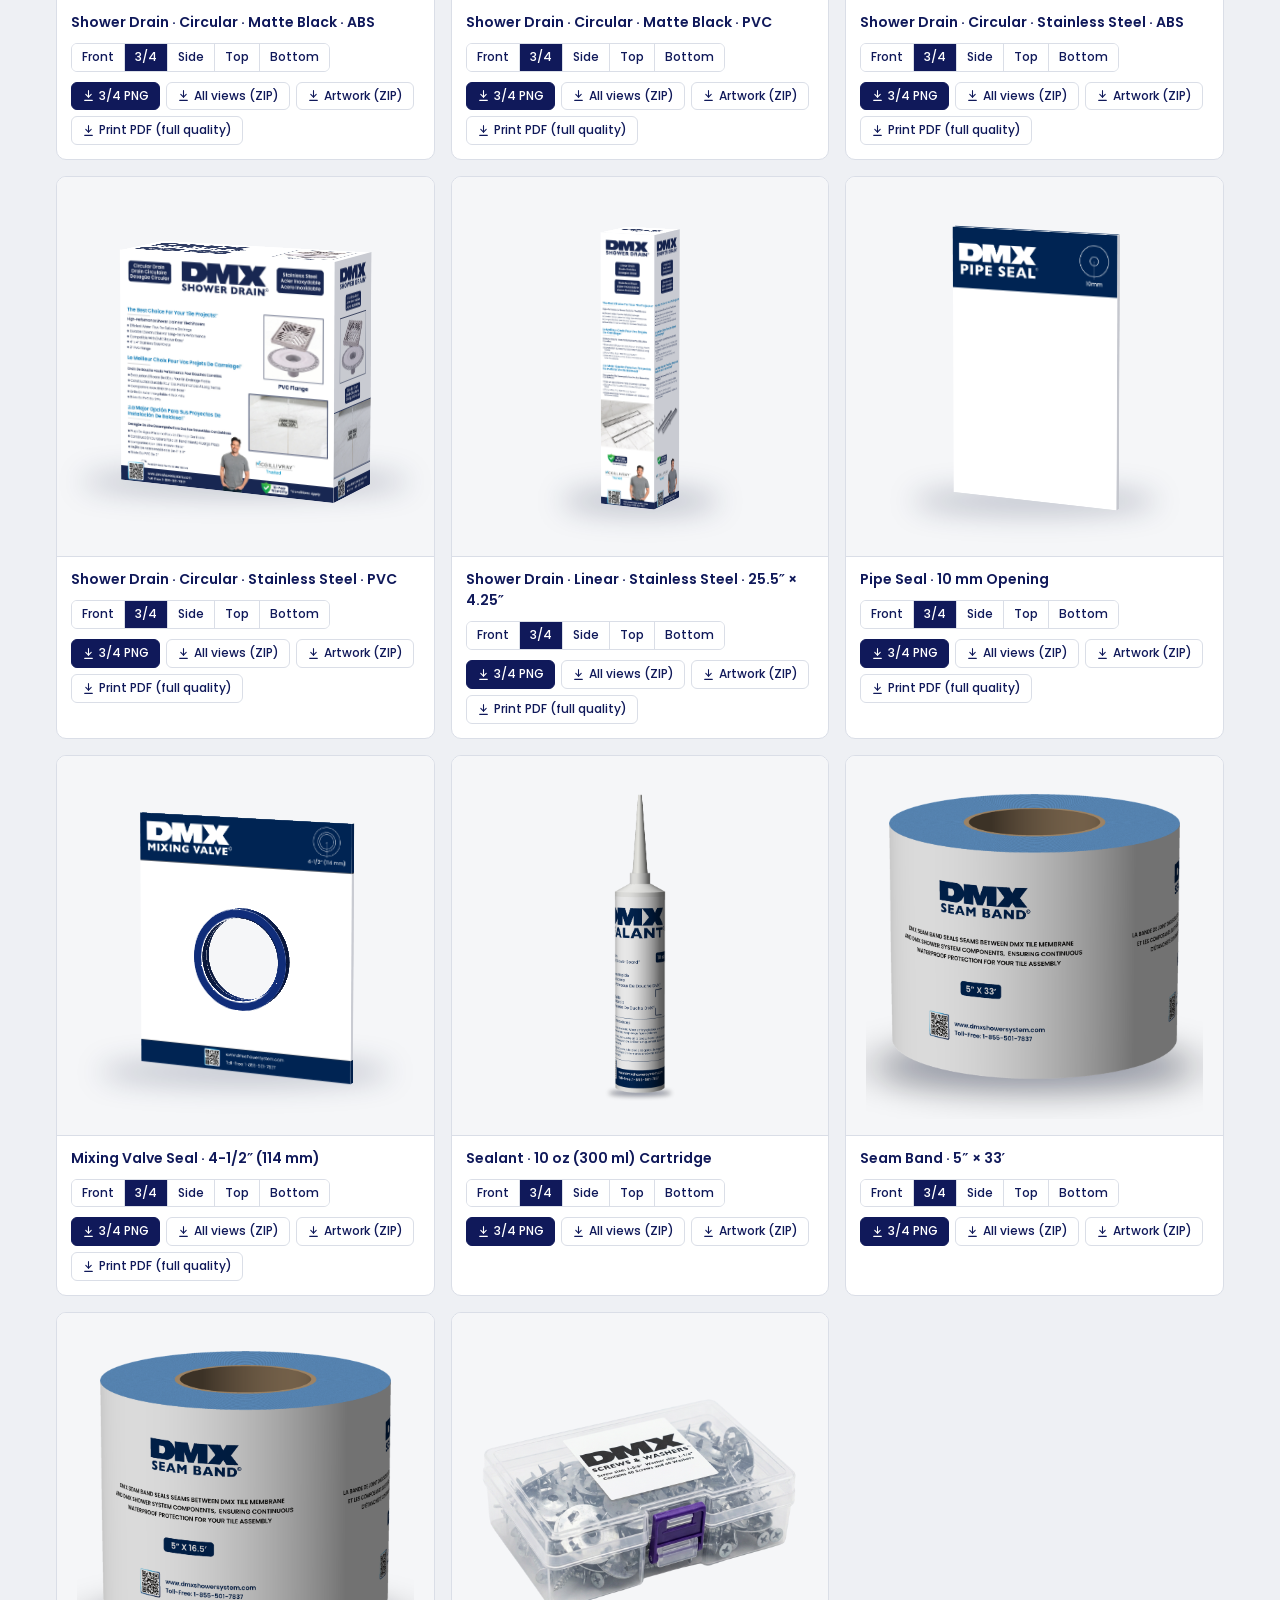
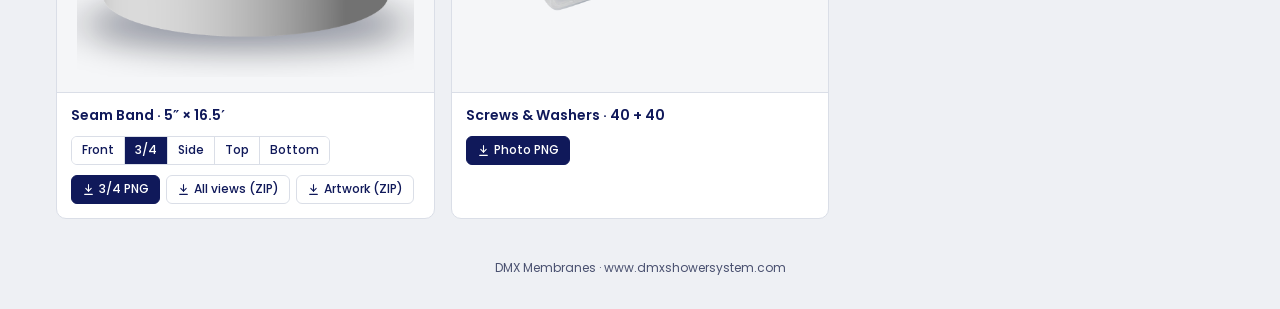
==== commit 91d6434a: "Update Pipe Seal to new card design (10 mm opening); add print PDF Co-Authored-By: Claude Opus 5.5 <" ====
--- a/index.html
+++ b/index.html
@@ -115,9 +115,9 @@
       <p class="label">View</p><div class="row views"></div>
       <p class="label">Download</p><div class="row dl"></div></div>
   </section>
-  <section class="card" data-slug="pipe-seal" data-w="2600" data-h="2930" data-d="120" data-ext="png">
-    <div class="stage" aria-label="3D mockup, DMX pipe seal with label"></div>
-    <div class="meta"><h2>Pipe Seal · 1″ (25 mm) · Zip Bag</h2>
+  <section class="card" data-slug="pipe-seal" data-w="2000" data-h="3000" data-d="20" data-ext="png" data-pdf="DMX-Pipe-Seal.pdf">
+    <div class="stage" aria-label="3D mockup, DMX pipe seal card"></div>
+    <div class="meta"><h2>Pipe Seal · 10 mm Opening</h2>
       <p class="label">View</p><div class="row views"></div>
       <p class="label">Download</p><div class="row dl"></div></div>
   </section>
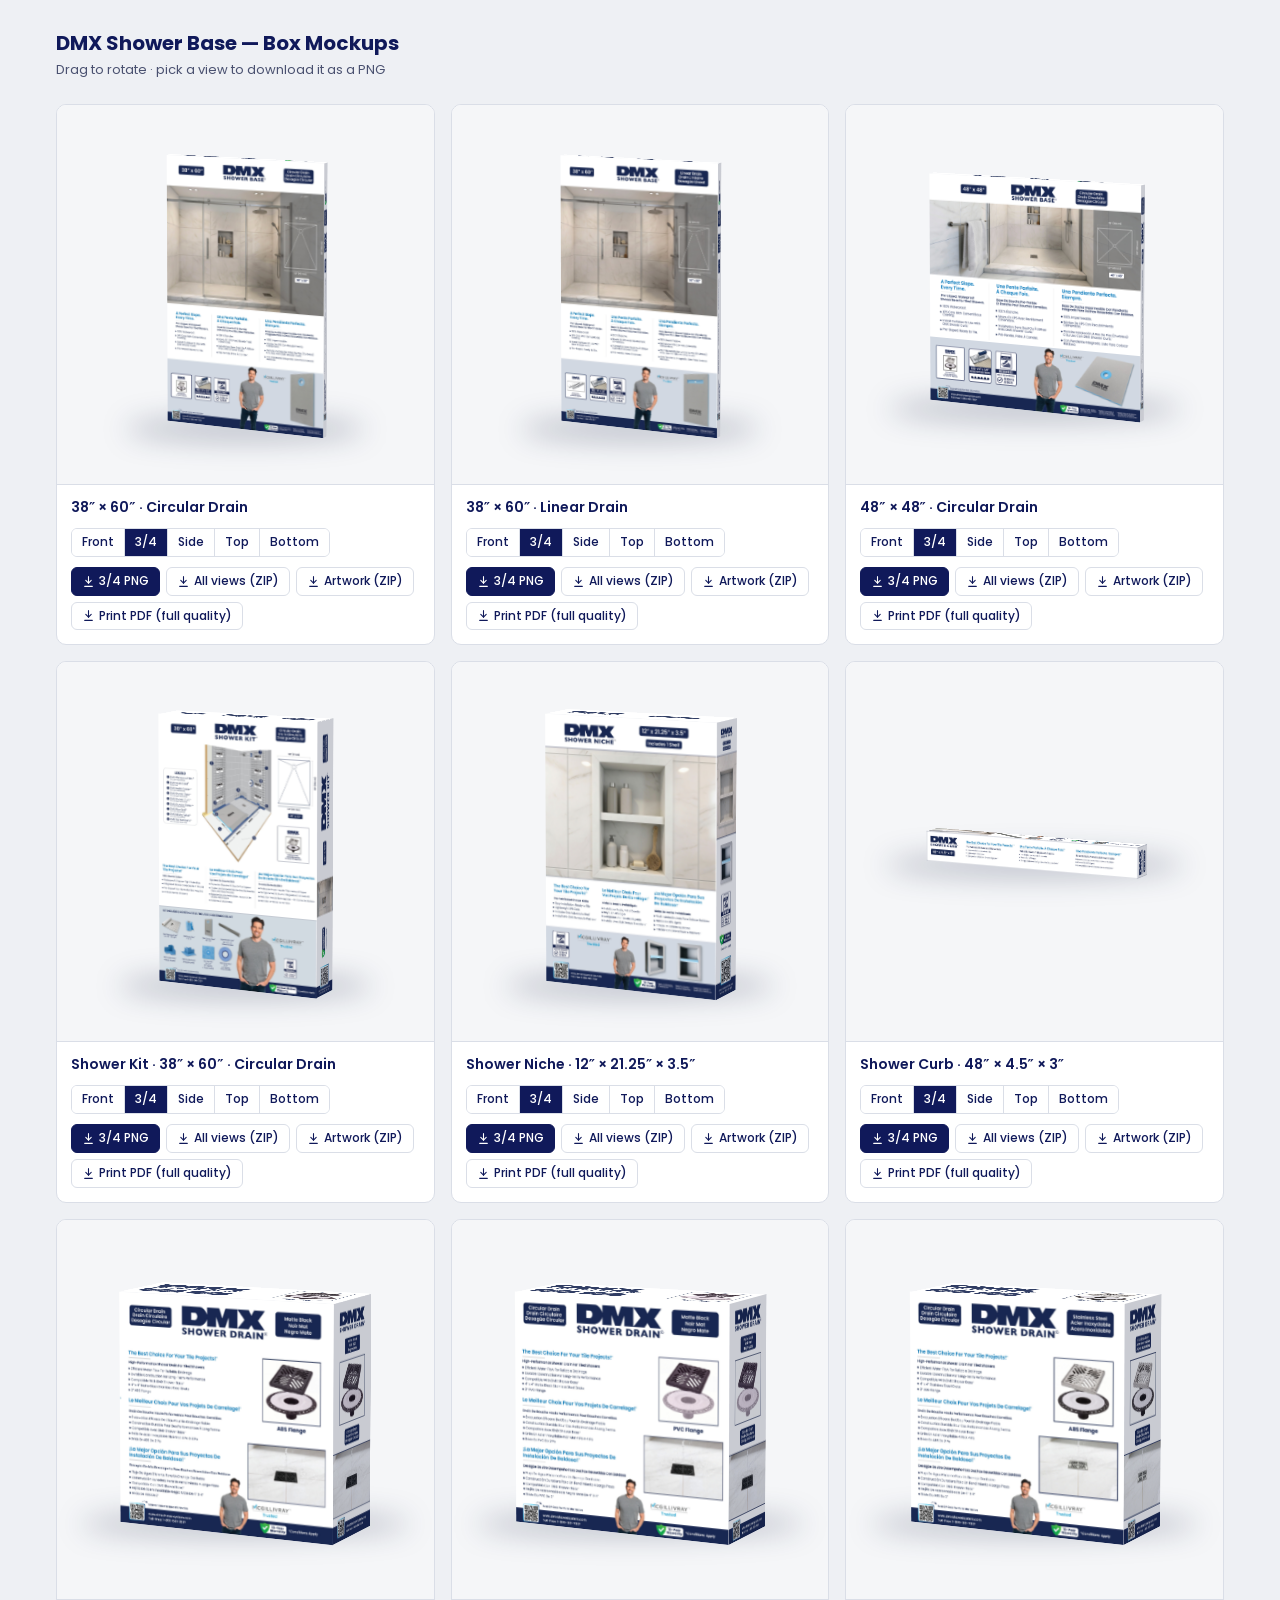
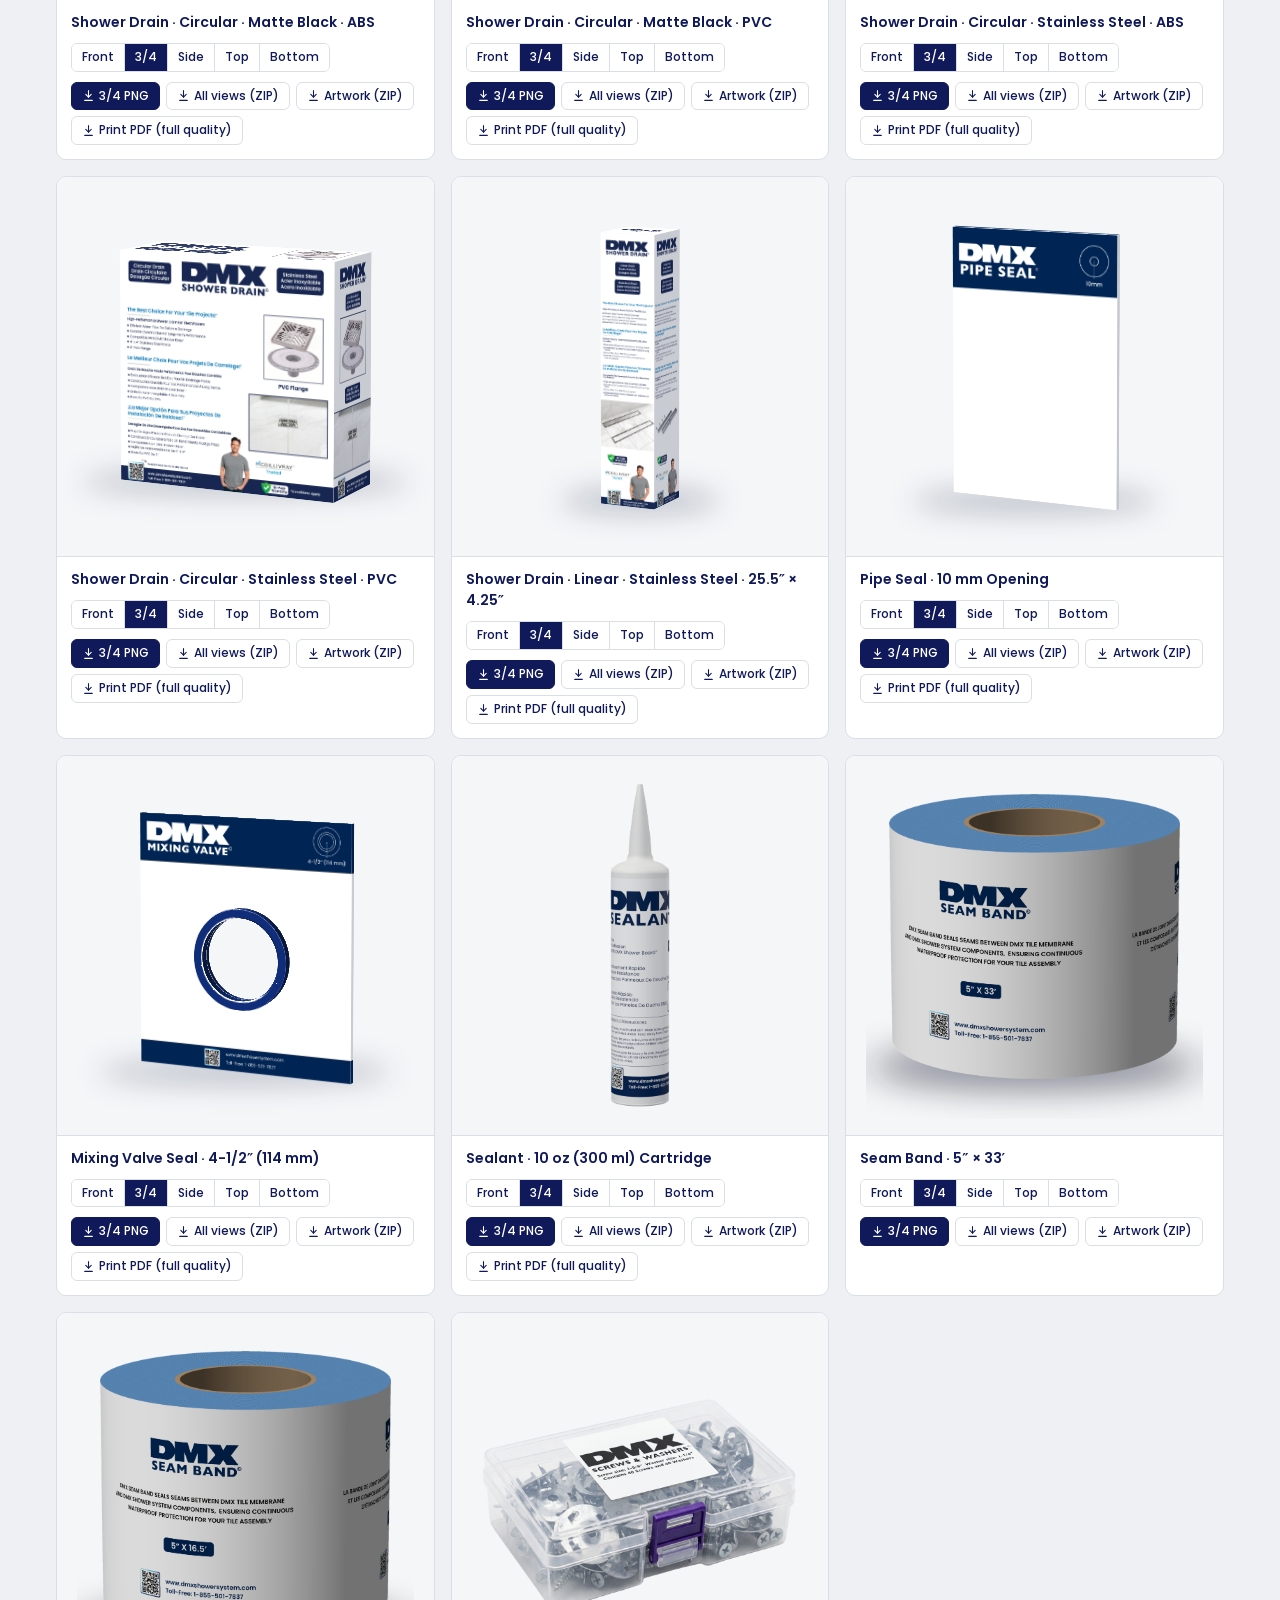
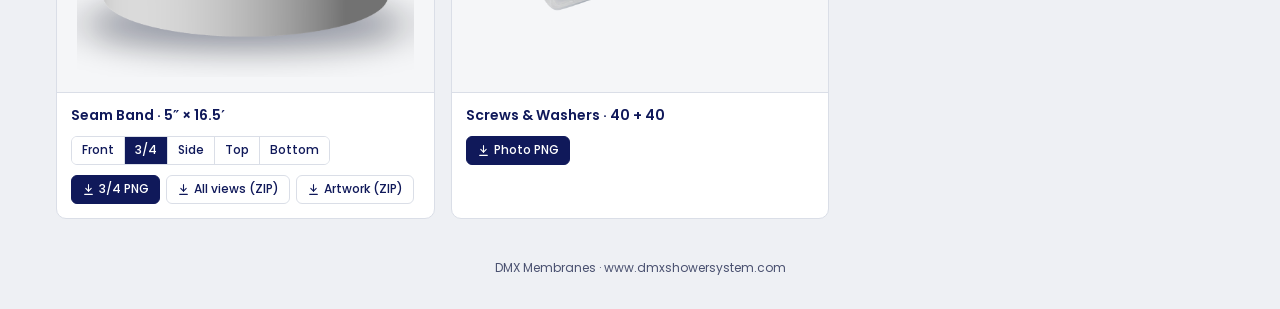
==== commit 63d0d3c0: "Update Sealant label to final design, re-render 3D tube views and spin frames; add print PDF Co-Auth" ====
--- a/index.html
+++ b/index.html
@@ -127,7 +127,7 @@
       <p class="label">View</p><div class="row views"></div>
       <p class="label">Download</p><div class="row dl"></div></div>
   </section>
-  <section class="card" data-slug="sealant" data-mode="frames" data-frames="36" data-originals="sealant-label.png">
+  <section class="card" data-slug="sealant" data-mode="frames" data-frames="36" data-originals="sealant-label.png" data-pdf="DMX-Sealant-Label.pdf">
     <div class="stage" aria-label="3D mockup, DMX Sealant 10 oz cartridge"></div>
     <div class="meta"><h2>Sealant · 10 oz (300 ml) Cartridge</h2>
       <p class="label">View</p><div class="row views"></div>
@@ -191,6 +191,8 @@
     var originals = (card.dataset.originals || '').split(',').filter(Boolean).map(function (n) { return 'original/' + n; });
     makeZip(dlRow, base, 'All views (ZIP)', mockups.concat(originals), 'DMX-' + slug + '-mockups.zip');
     makeZip(dlRow, base, 'Artwork (ZIP)', originals, 'DMX-' + slug + '-original-artwork.zip');
+    if (card.dataset.pdf) { var pl = document.createElement('a'); pl.className = 'btn'; pl.href = base + card.dataset.pdf; pl.setAttribute('download', '');
+      pl.innerHTML = ICON; pl.appendChild(document.createTextNode('Print PDF (full quality)')); dlRow.appendChild(pl); }
     var drag = false, sx = 0, s0 = 0;
     stage.addEventListener('pointerdown', function (e) { drag = true; sx = e.clientX; s0 = cur; stage.setPointerCapture(e.pointerId); });
     stage.addEventListener('pointermove', function (e) {
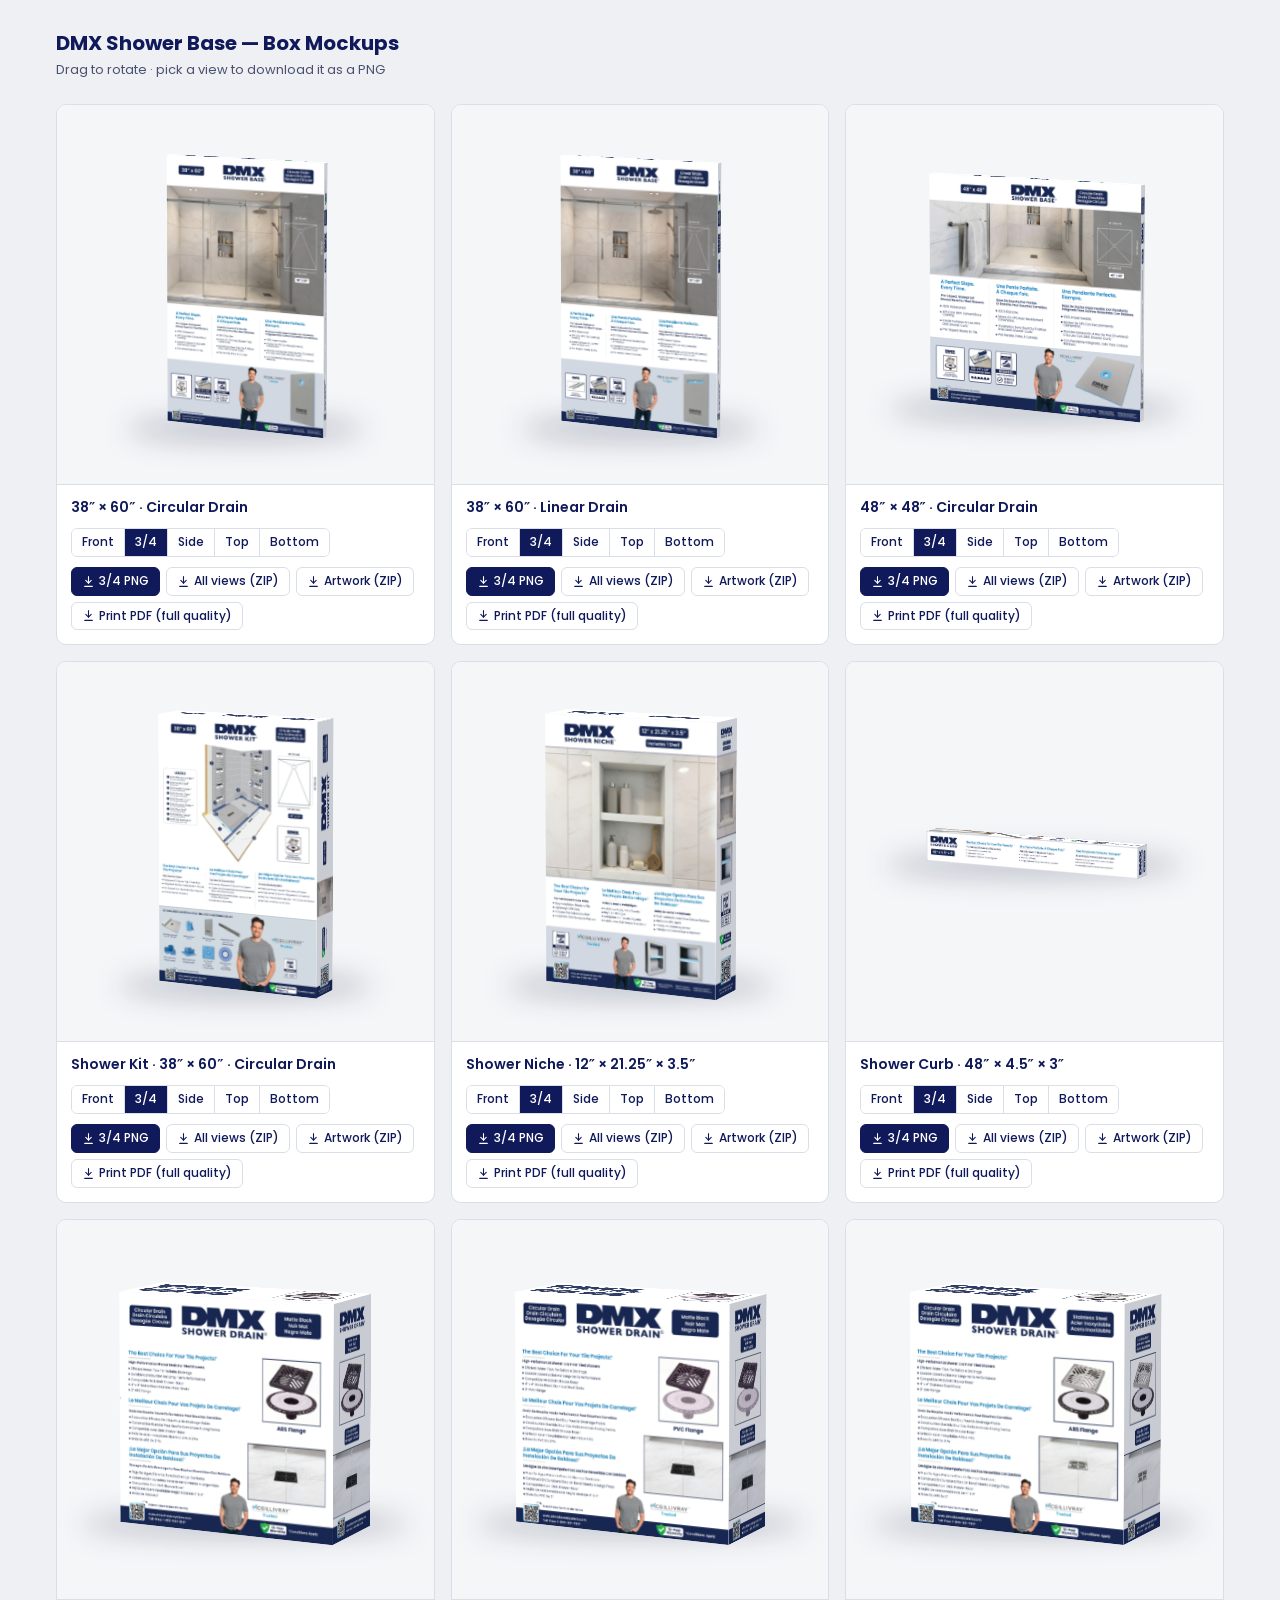
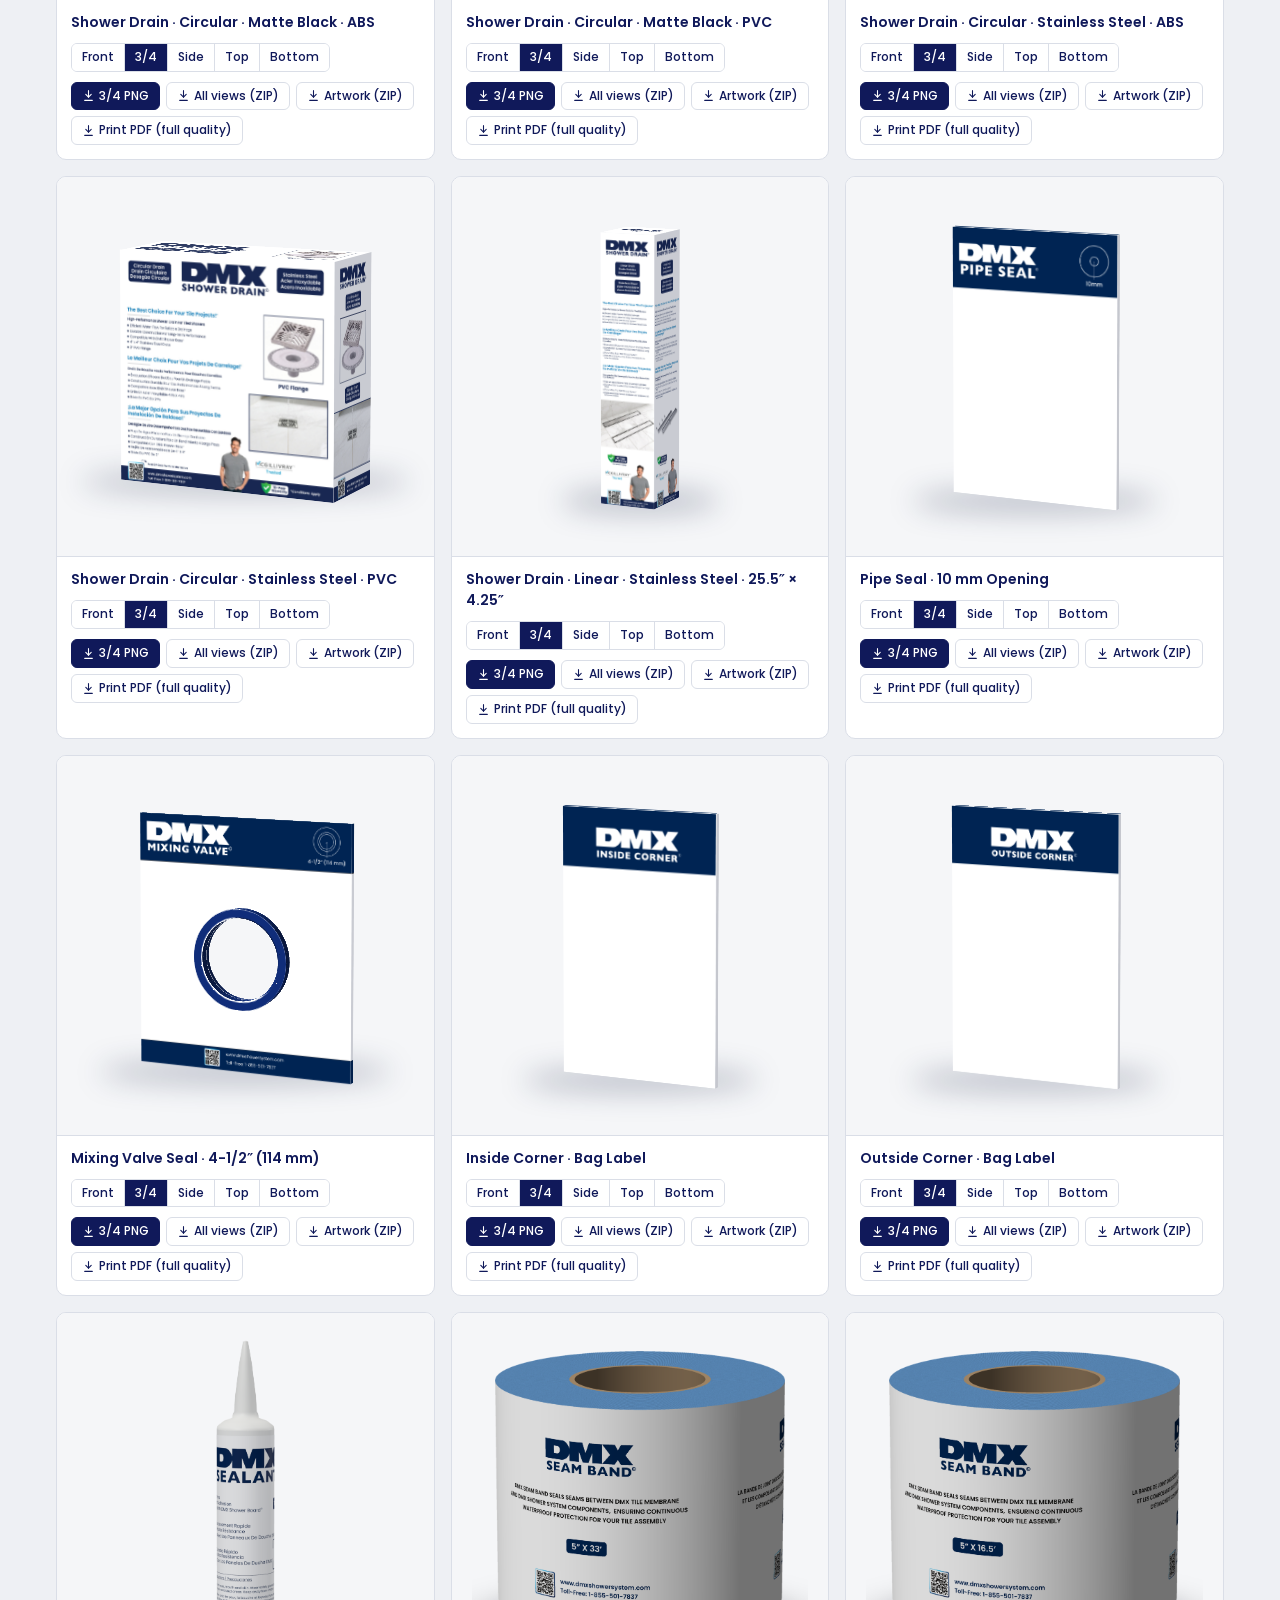
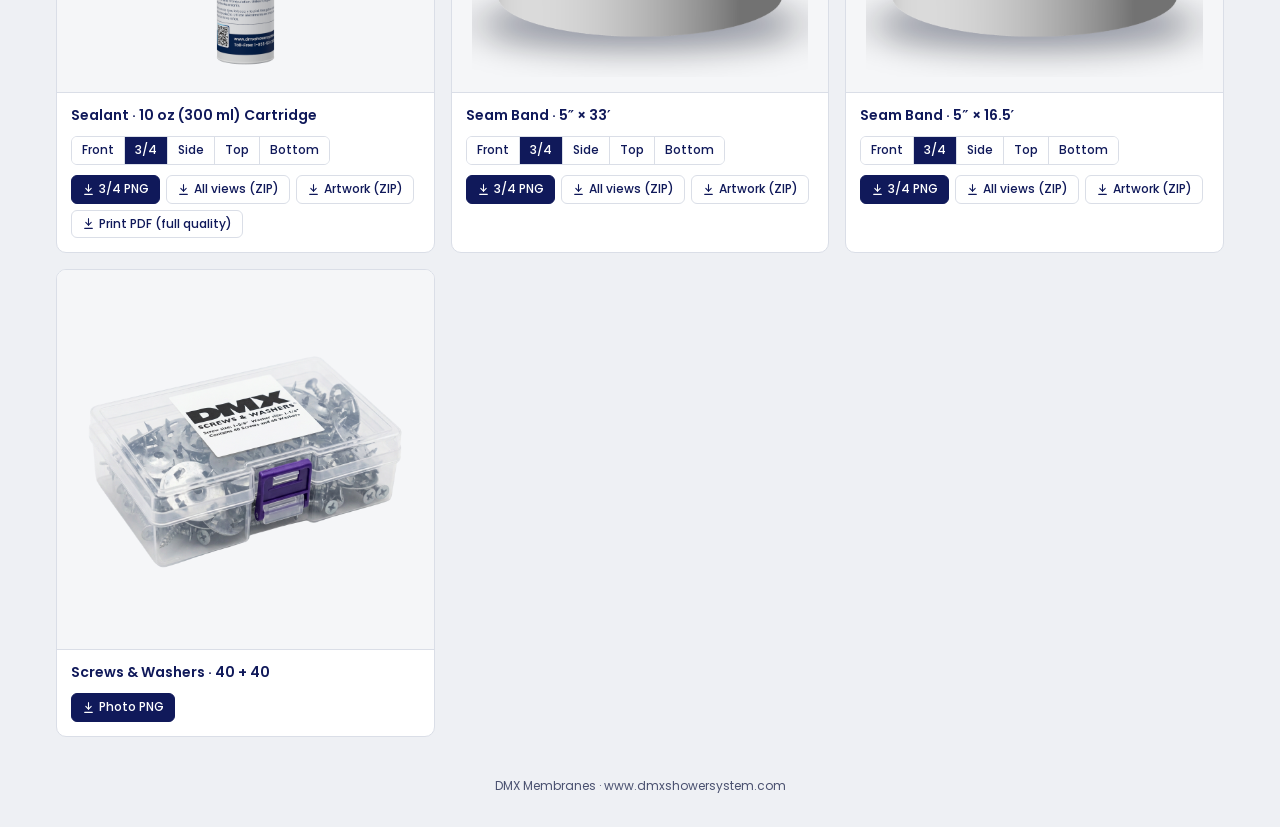
==== commit 1f2a4044: "Add Inside/Outside Corner bag labels; update Shower Kit 38x60 to latest file Co-Authored-By: Claude " ====
--- a/index.html
+++ b/index.html
@@ -127,6 +127,18 @@
       <p class="label">View</p><div class="row views"></div>
       <p class="label">Download</p><div class="row dl"></div></div>
   </section>
+  <section class="card" data-slug="inside-corner" data-w="1858" data-h="3000" data-d="20" data-ext="png" data-pdf="DMX-Inside-Corner-Label.pdf">
+    <div class="stage" aria-label="3D mockup, DMX inside corner bag label"></div>
+    <div class="meta"><h2>Inside Corner · Bag Label</h2>
+      <p class="label">View</p><div class="row views"></div>
+      <p class="label">Download</p><div class="row dl"></div></div>
+  </section>
+  <section class="card" data-slug="outside-corner" data-w="2026" data-h="3000" data-d="20" data-ext="png" data-pdf="DMX-Outside-Corner-Label.pdf">
+    <div class="stage" aria-label="3D mockup, DMX outside corner bag label"></div>
+    <div class="meta"><h2>Outside Corner · Bag Label</h2>
+      <p class="label">View</p><div class="row views"></div>
+      <p class="label">Download</p><div class="row dl"></div></div>
+  </section>
   <section class="card" data-slug="sealant" data-mode="frames" data-frames="36" data-originals="sealant-label.png" data-pdf="DMX-Sealant-Label.pdf">
     <div class="stage" aria-label="3D mockup, DMX Sealant 10 oz cartridge"></div>
     <div class="meta"><h2>Sealant · 10 oz (300 ml) Cartridge</h2>
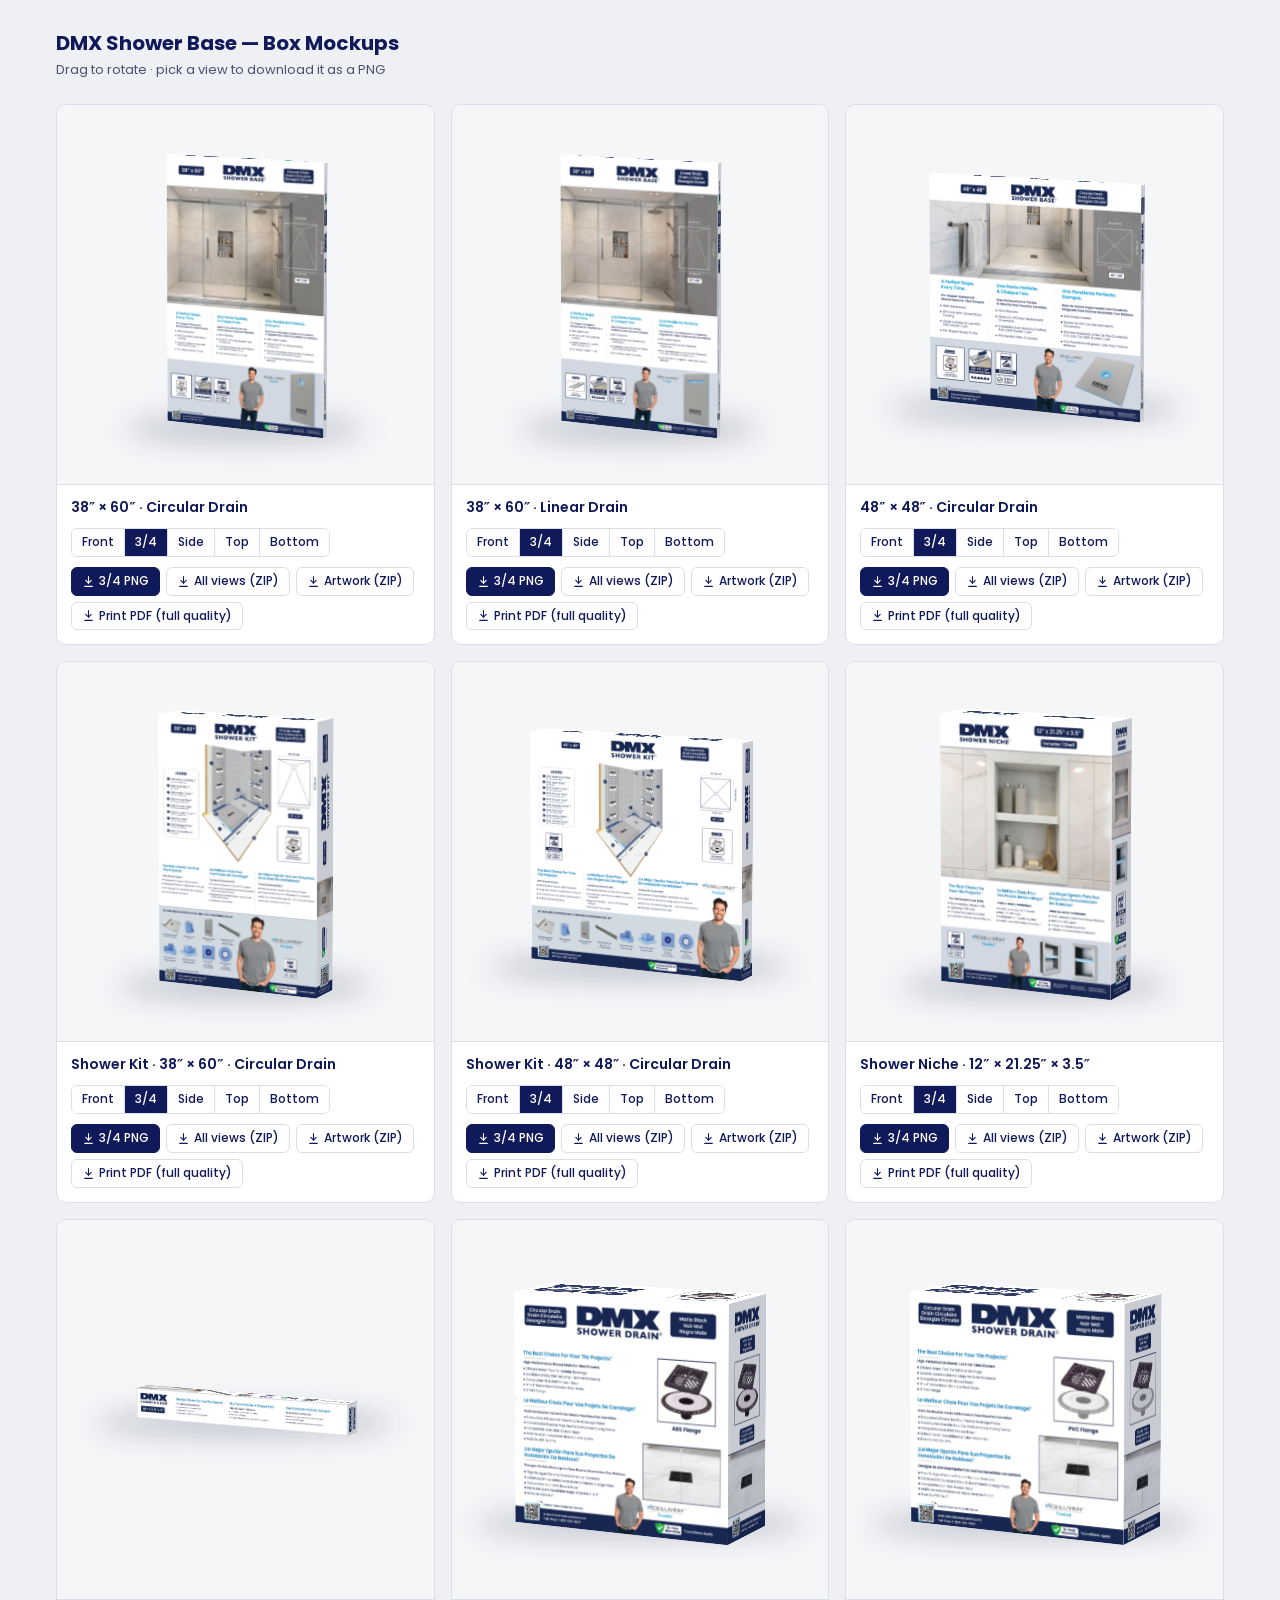
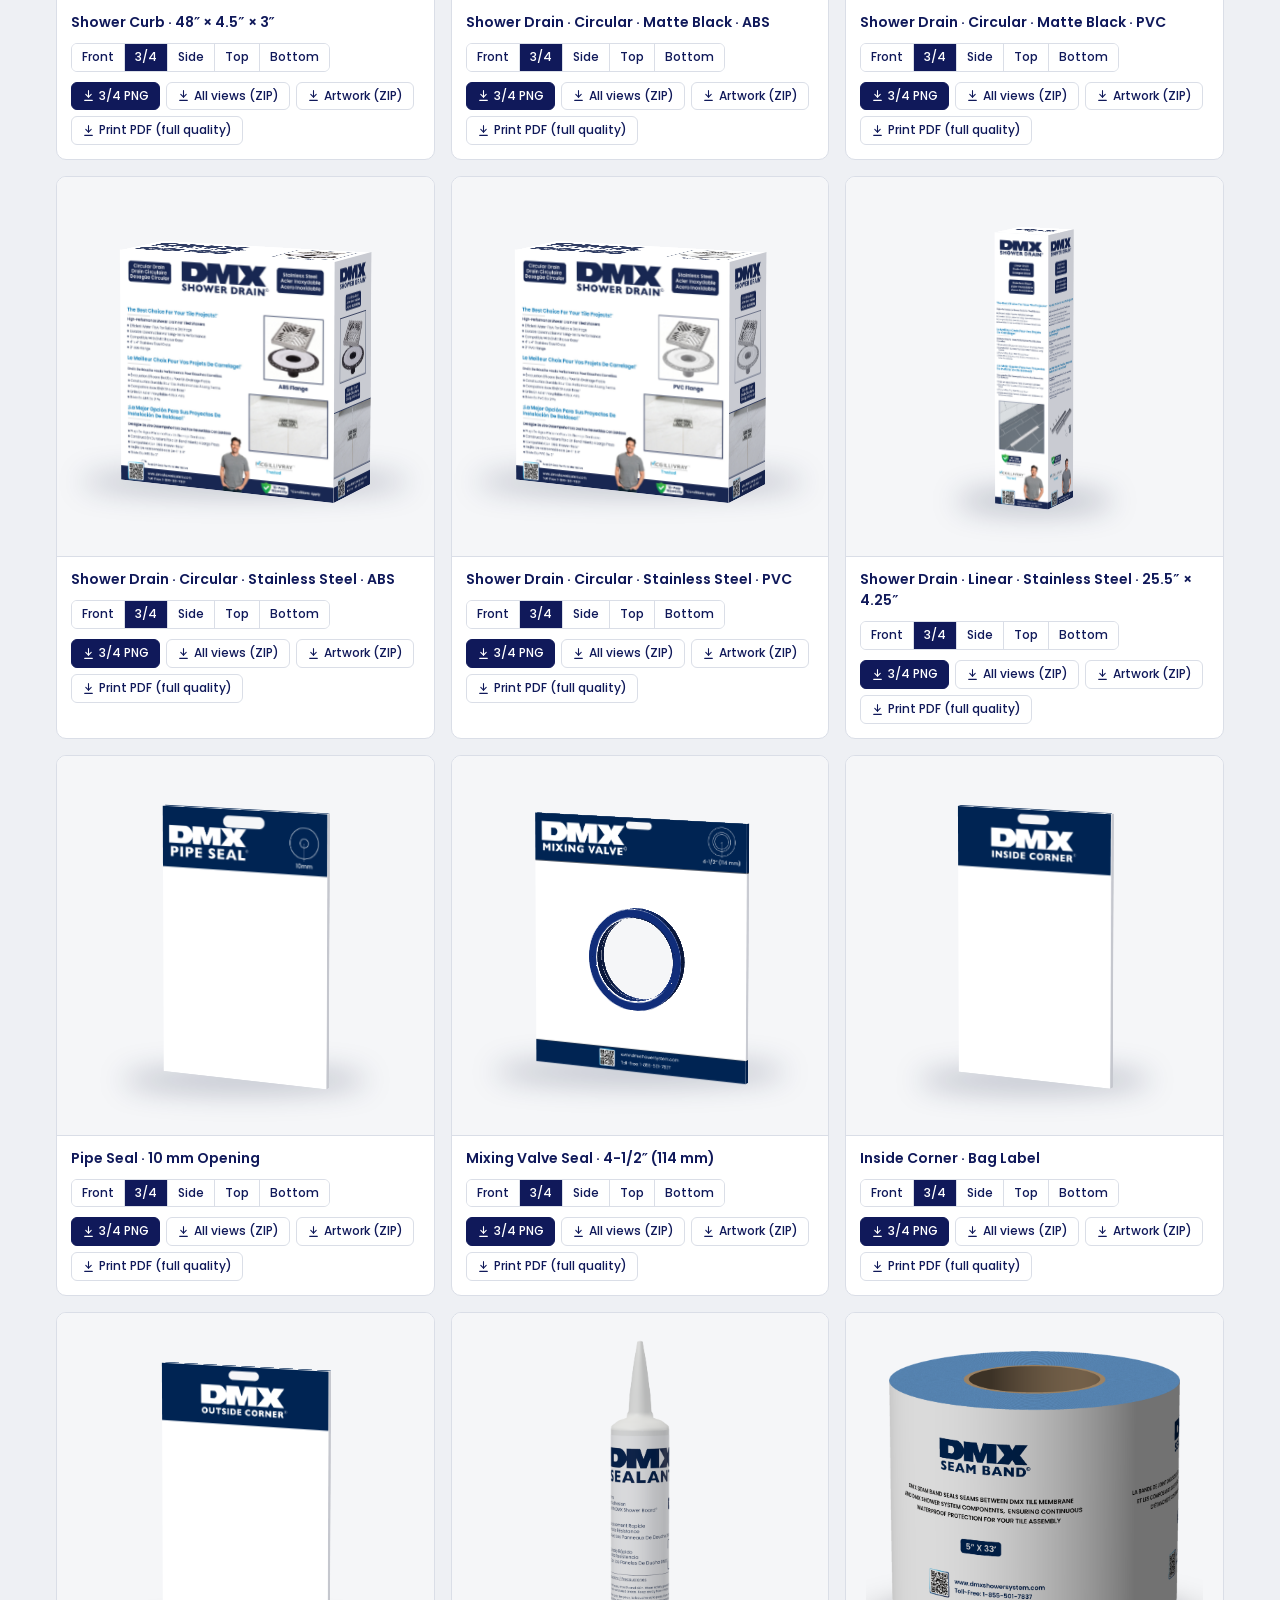
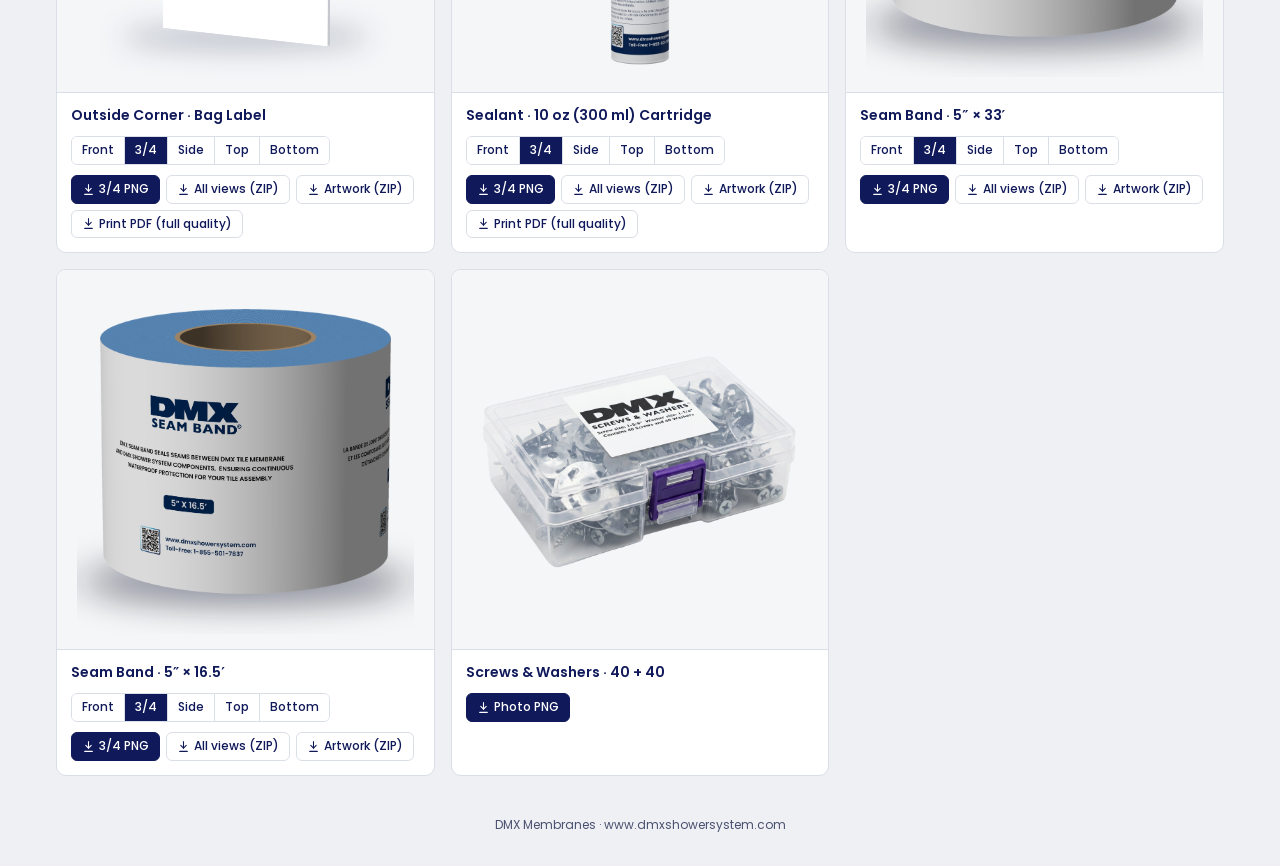
==== commit 12c68733: "Add Shower Kit 48x48; update Shower Kit 38x60 and Shower Curb to latest files Co-Authored-By: Claude" ====
--- a/index.html
+++ b/index.html
@@ -73,6 +73,12 @@
       <p class="label">View</p><div class="row views"></div>
       <p class="label">Download</p><div class="row dl"></div></div>
   </section>
+  <section class="card" data-slug="shower-kit-48x48" data-w="2576" data-h="2576" data-d="302" data-pdf="DMX-Shower-Kit-48x48.pdf">
+    <div class="stage" aria-label="3D box mockup, DMX shower kit 48 by 48 inch circular drain"></div>
+    <div class="meta"><h2>Shower Kit · 48″ × 48″ · Circular Drain</h2>
+      <p class="label">View</p><div class="row views"></div>
+      <p class="label">Download</p><div class="row dl"></div></div>
+  </section>
   <section class="card" data-slug="shower-niche" data-w="1764" data-h="2556" data-d="453" data-pdf="DMX-Shower-Niche.pdf">
     <div class="stage" aria-label="3D box mockup, DMX shower niche"></div>
     <div class="meta"><h2>Shower Niche · 12″ × 21.25″ × 3.5″</h2>
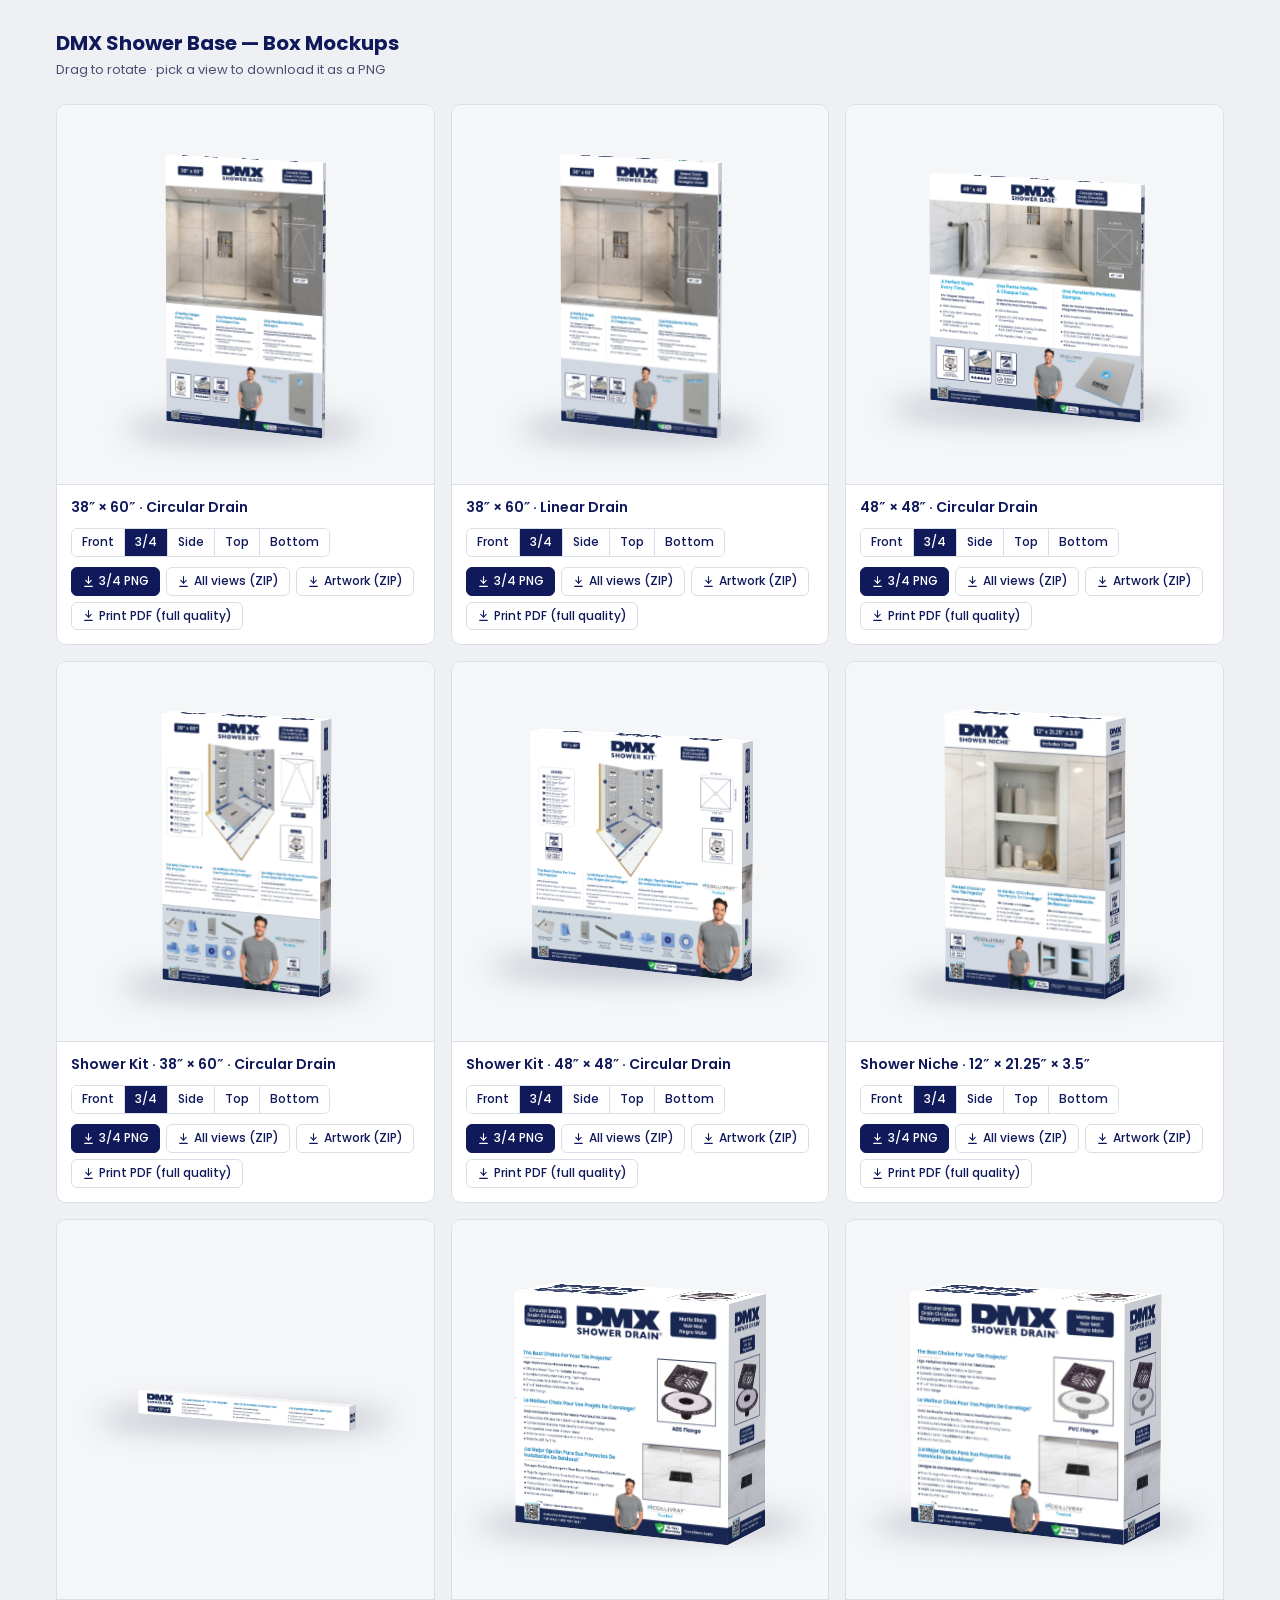
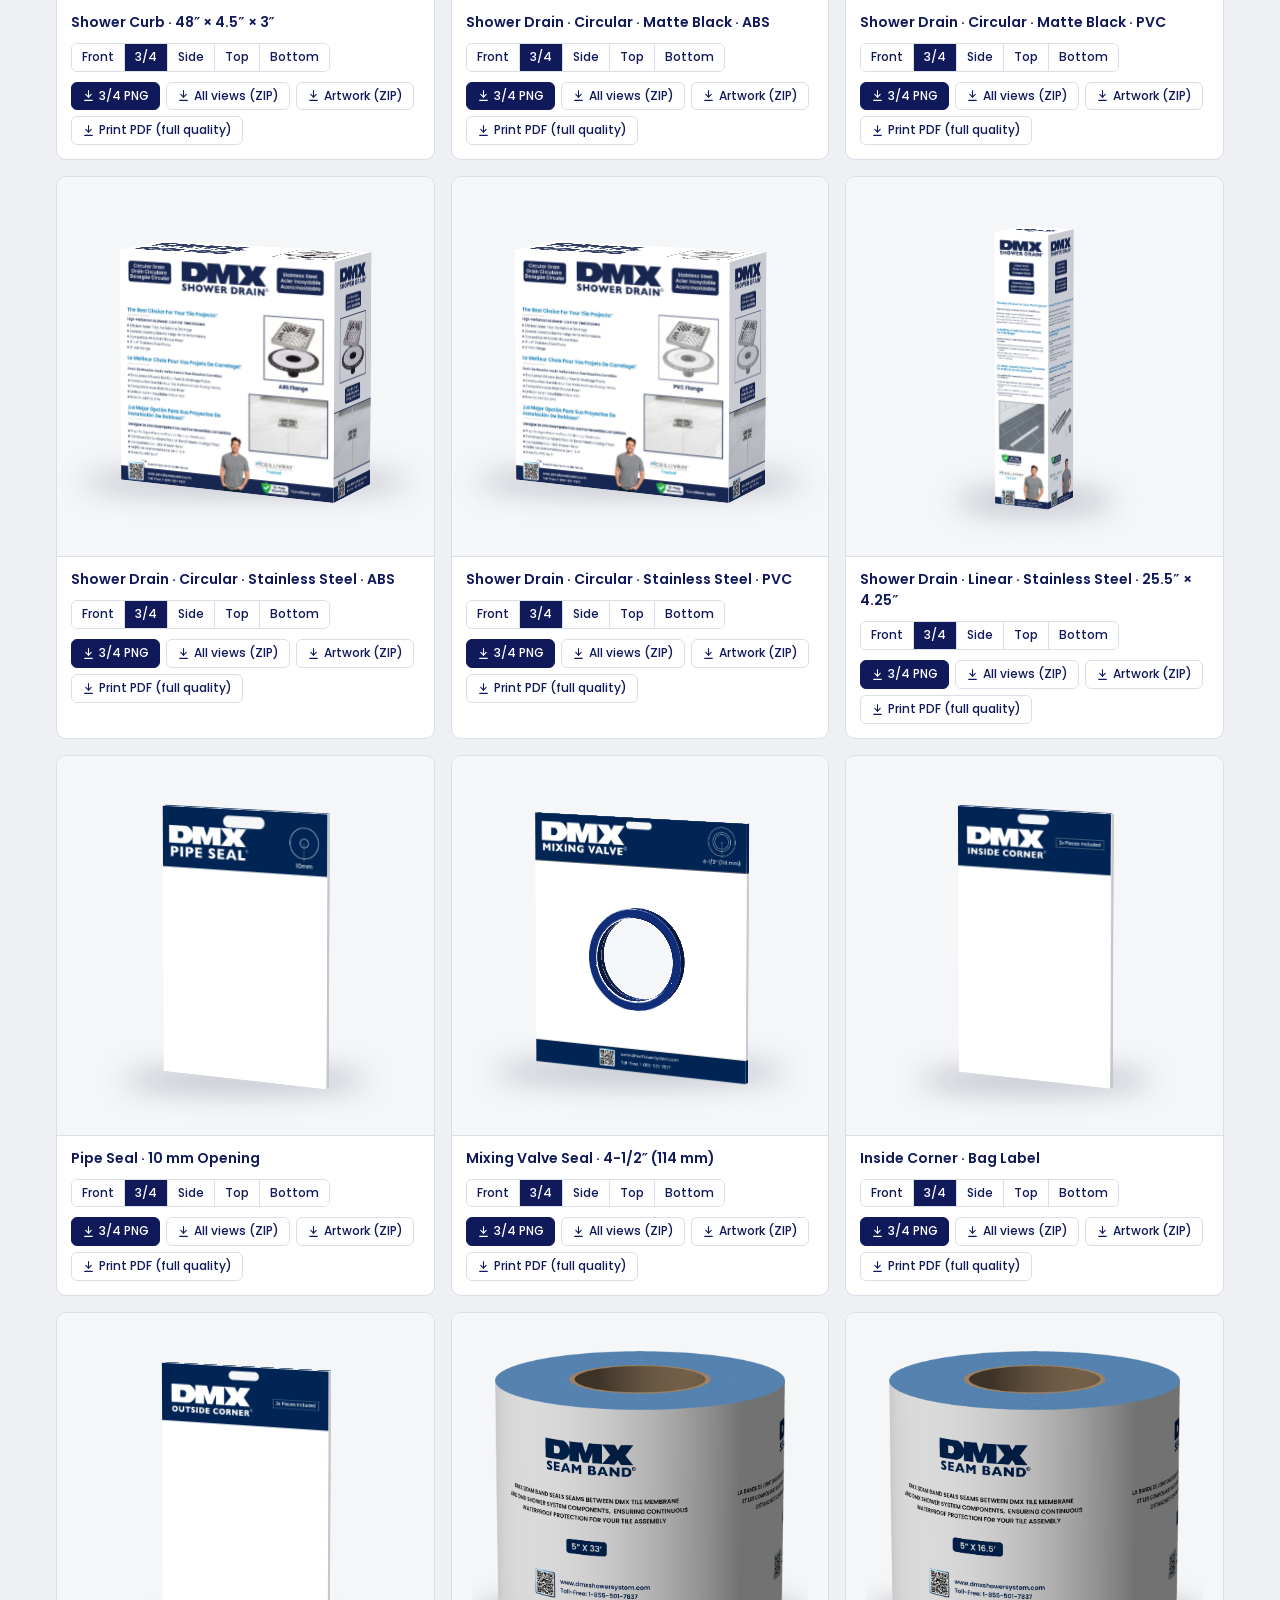
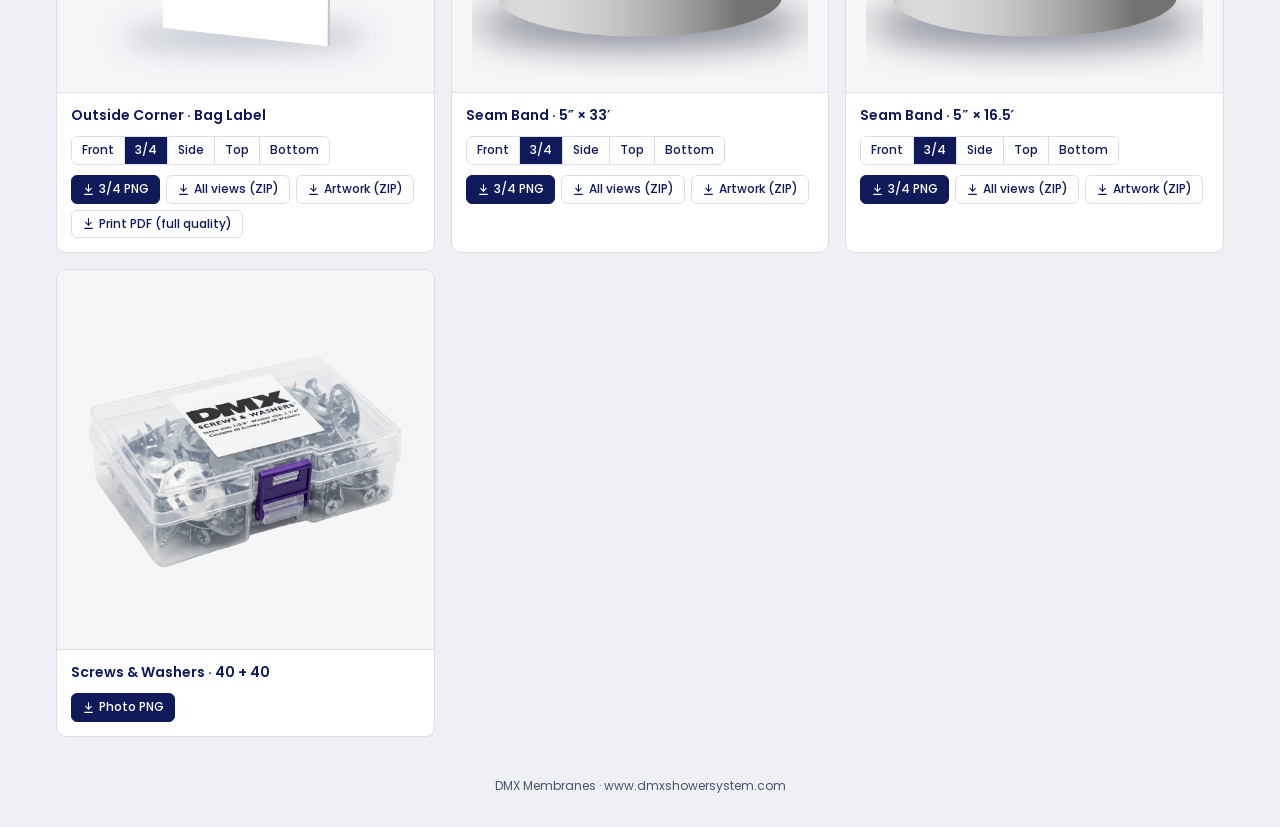
==== commit 7c615599: "Update 38x60 C/L bases, 38x60 kit, niche and curb to latest files (new box dimensions); curb gets se" ====
--- a/index.html
+++ b/index.html
@@ -49,13 +49,13 @@
   <p>Drag to rotate · pick a view to download it as a PNG</p>
 </header>
 <main>
-  <section class="card" data-slug="38x60-circular" data-w="1638" data-h="2576" data-d="76" data-pdf="DMX-Shower-Base-38x60-Circular.pdf">
+  <section class="card" data-slug="38x60-circular" data-w="1640" data-h="2576" data-d="84" data-pdf="DMX-Shower-Base-38x60-Circular.pdf">
     <div class="stage" aria-label="3D box mockup, 38 by 60 inch circular drain"></div>
     <div class="meta"><h2>38″ × 60″ · Circular Drain</h2>
       <p class="label">View</p><div class="row views"></div>
       <p class="label">Download</p><div class="row dl"></div></div>
   </section>
-  <section class="card" data-slug="38x60-linear" data-w="1641" data-h="2576" data-d="86" data-pdf="DMX-Shower-Base-38x60-Linear.pdf">
+  <section class="card" data-slug="38x60-linear" data-w="1643" data-h="2576" data-d="94" data-pdf="DMX-Shower-Base-38x60-Linear.pdf">
     <div class="stage" aria-label="3D box mockup, 38 by 60 inch linear drain"></div>
     <div class="meta"><h2>38″ × 60″ · Linear Drain</h2>
       <p class="label">View</p><div class="row views"></div>
@@ -67,7 +67,7 @@
       <p class="label">View</p><div class="row views"></div>
       <p class="label">Download</p><div class="row dl"></div></div>
   </section>
-  <section class="card" data-slug="shower-kit-38x60" data-w="1649" data-h="2576" data-d="375" data-pdf="DMX-Shower-Kit-38x60.pdf">
+  <section class="card" data-slug="shower-kit-38x60" data-w="1649" data-h="2576" data-d="242" data-pdf="DMX-Shower-Kit-38x60.pdf">
     <div class="stage" aria-label="3D box mockup, DMX shower kit 38 by 60 inch circular drain"></div>
     <div class="meta"><h2>Shower Kit · 38″ × 60″ · Circular Drain</h2>
       <p class="label">View</p><div class="row views"></div>
@@ -79,13 +79,13 @@
       <p class="label">View</p><div class="row views"></div>
       <p class="label">Download</p><div class="row dl"></div></div>
   </section>
-  <section class="card" data-slug="shower-niche" data-w="1764" data-h="2556" data-d="453" data-pdf="DMX-Shower-Niche.pdf">
+  <section class="card" data-slug="shower-niche" data-w="1660" data-h="2556" data-d="452" data-pdf="DMX-Shower-Niche.pdf">
     <div class="stage" aria-label="3D box mockup, DMX shower niche"></div>
     <div class="meta"><h2>Shower Niche · 12″ × 21.25″ × 3.5″</h2>
       <p class="label">View</p><div class="row views"></div>
       <p class="label">Download</p><div class="row dl"></div></div>
   </section>
-  <section class="card" data-slug="shower-curb" data-w="3564" data-h="468" data-d="360" data-pdf="DMX-Shower-Curb.pdf">
+  <section class="card" data-slug="shower-curb" data-w="3528" data-h="360" data-d="245" data-back="1" data-pdf="DMX-Shower-Curb.pdf">
     <div class="stage" aria-label="3D box mockup, DMX shower curb"></div>
     <div class="meta"><h2>Shower Curb · 48″ × 4.5″ × 3″</h2>
       <p class="label">View</p><div class="row views"></div>
@@ -142,12 +142,6 @@
   <section class="card" data-slug="outside-corner" data-w="2026" data-h="3000" data-d="20" data-ext="png" data-pdf="DMX-Outside-Corner-Label.pdf">
     <div class="stage" aria-label="3D mockup, DMX outside corner bag label"></div>
     <div class="meta"><h2>Outside Corner · Bag Label</h2>
-      <p class="label">View</p><div class="row views"></div>
-      <p class="label">Download</p><div class="row dl"></div></div>
-  </section>
-  <section class="card" data-slug="sealant" data-mode="frames" data-frames="36" data-originals="sealant-label.png" data-pdf="DMX-Sealant-Label.pdf">
-    <div class="stage" aria-label="3D mockup, DMX Sealant 10 oz cartridge"></div>
-    <div class="meta"><h2>Sealant · 10 oz (300 ml) Cartridge</h2>
       <p class="label">View</p><div class="row views"></div>
       <p class="label">Download</p><div class="row dl"></div></div>
   </section>
@@ -271,7 +265,7 @@
     var o = base + 'original/' + slug;
     var F = {
       front: face(o + '-front-back' + ext, 'Front panel'),
-      back: face(o + '-front-back' + ext, 'Back panel'),
+      back: face(o + (card.dataset.back ? '-back' : '-front-back') + ext, 'Back panel'),
       right: face(o + '-left-right-sides' + ext, 'Right side', 'rgba(10,20,50,.22)'),
       left: face(o + '-left-right-sides' + ext, 'Left side', 'rgba(10,20,50,.22)'),
       top: face(o + '-top' + ext, 'Top panel', 'rgba(255,255,255,.1)'),
@@ -326,7 +320,7 @@
     }
     var viewDl = link('This view (PNG)', '#', true);
     var mockups = VIEWS.map(function (v) { return 'mockup-' + slug + '-' + v.id + '.png'; });
-    var originals = ['front-back', 'left-right-sides', 'top', 'bottom'].map(function (n) { return 'original/' + slug + '-' + n + ext; });
+    var originals = ['front-back'].concat(card.dataset.back ? ['back'] : [], ['left-right-sides', 'top', 'bottom']).map(function (n) { return 'original/' + slug + '-' + n + ext; });
     function zipButton(text, files, zipName) {
       var b = document.createElement('button'); b.type = 'button'; b.innerHTML = ICON; b.appendChild(document.createTextNode(text));
       b.addEventListener('click', function () {
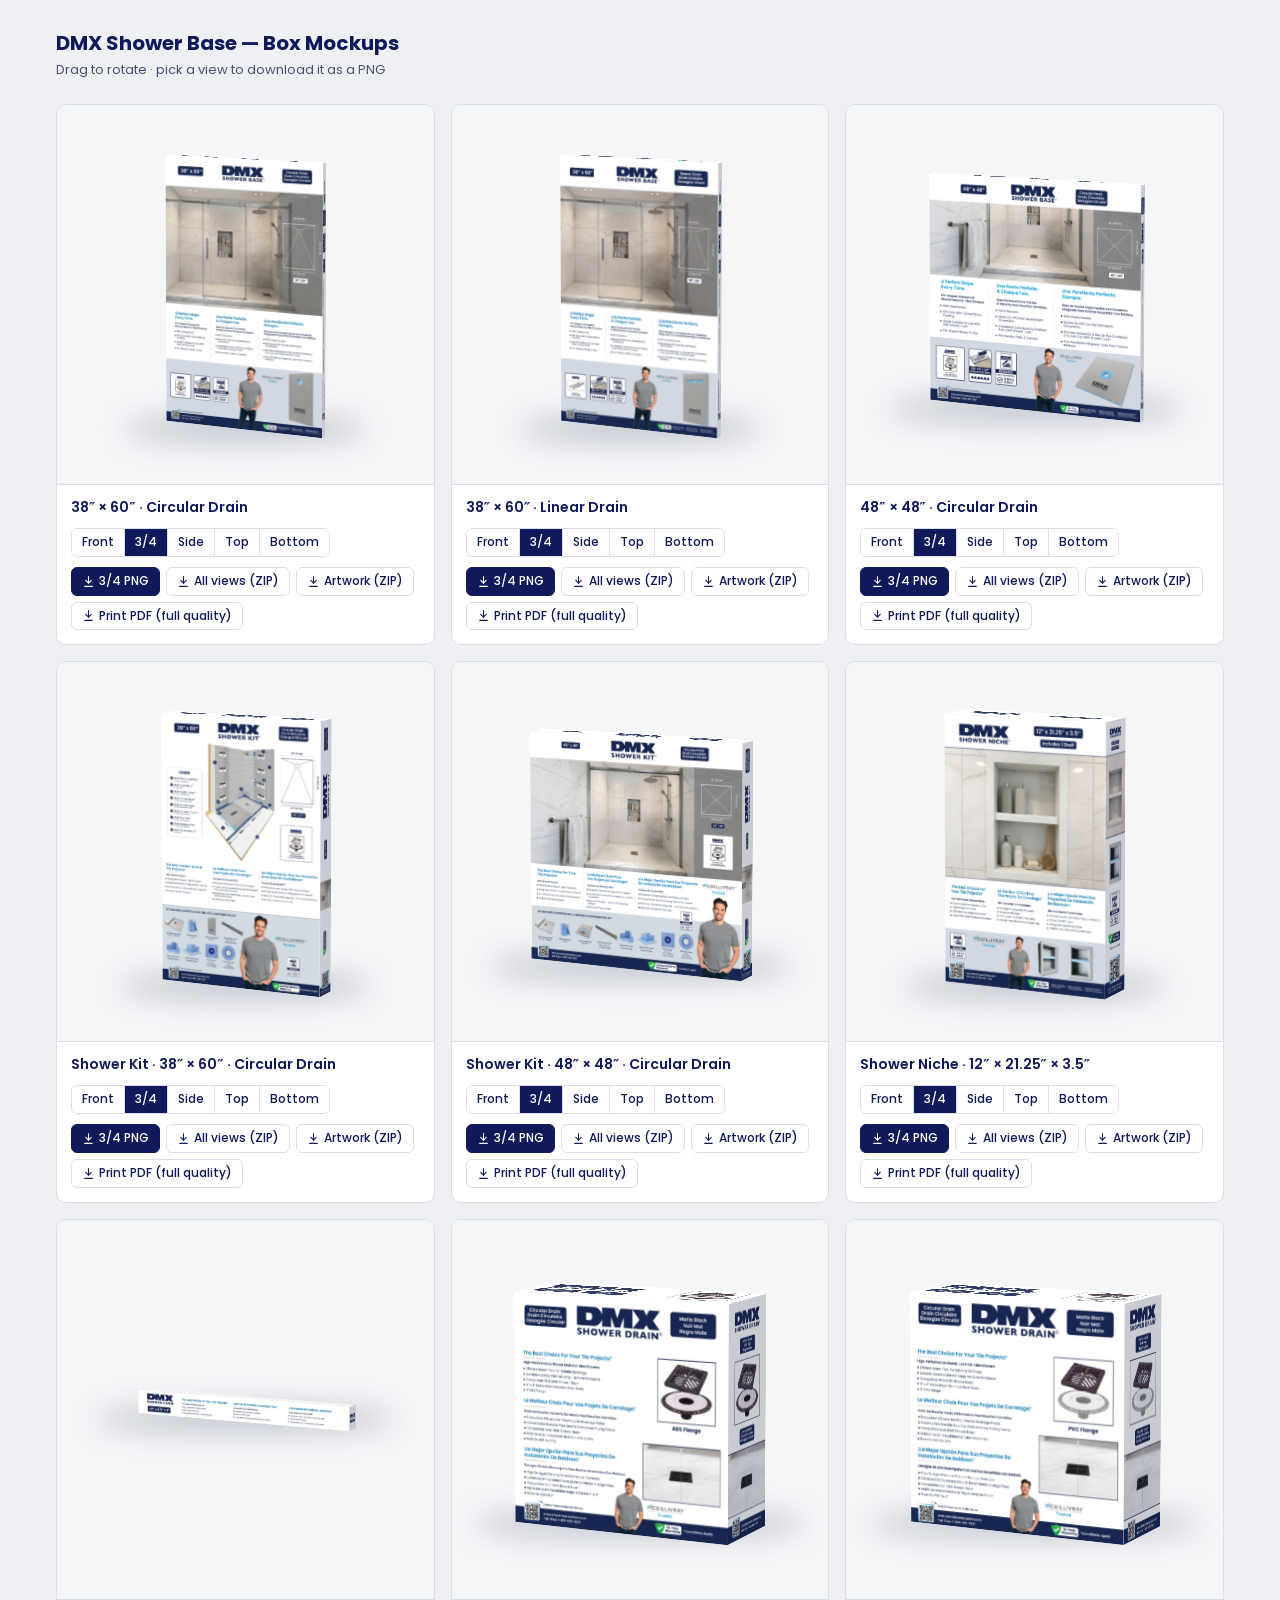
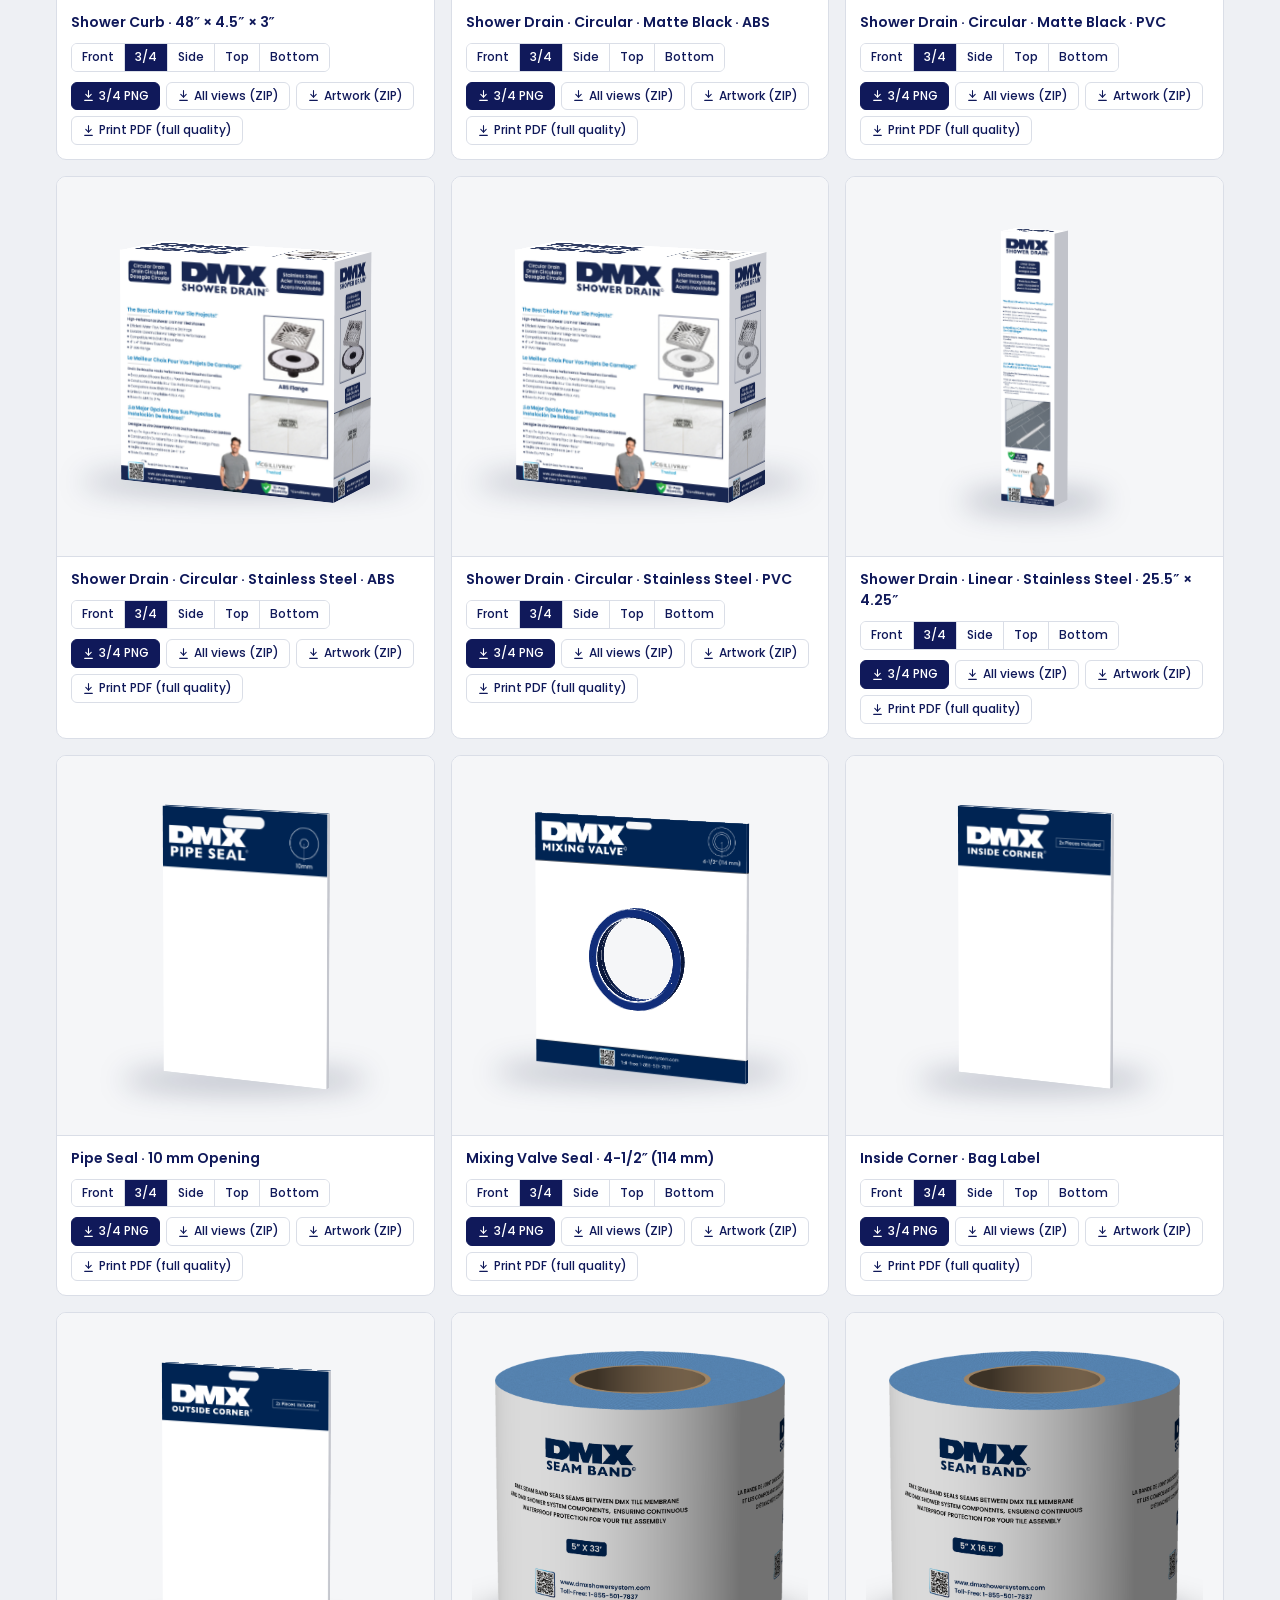
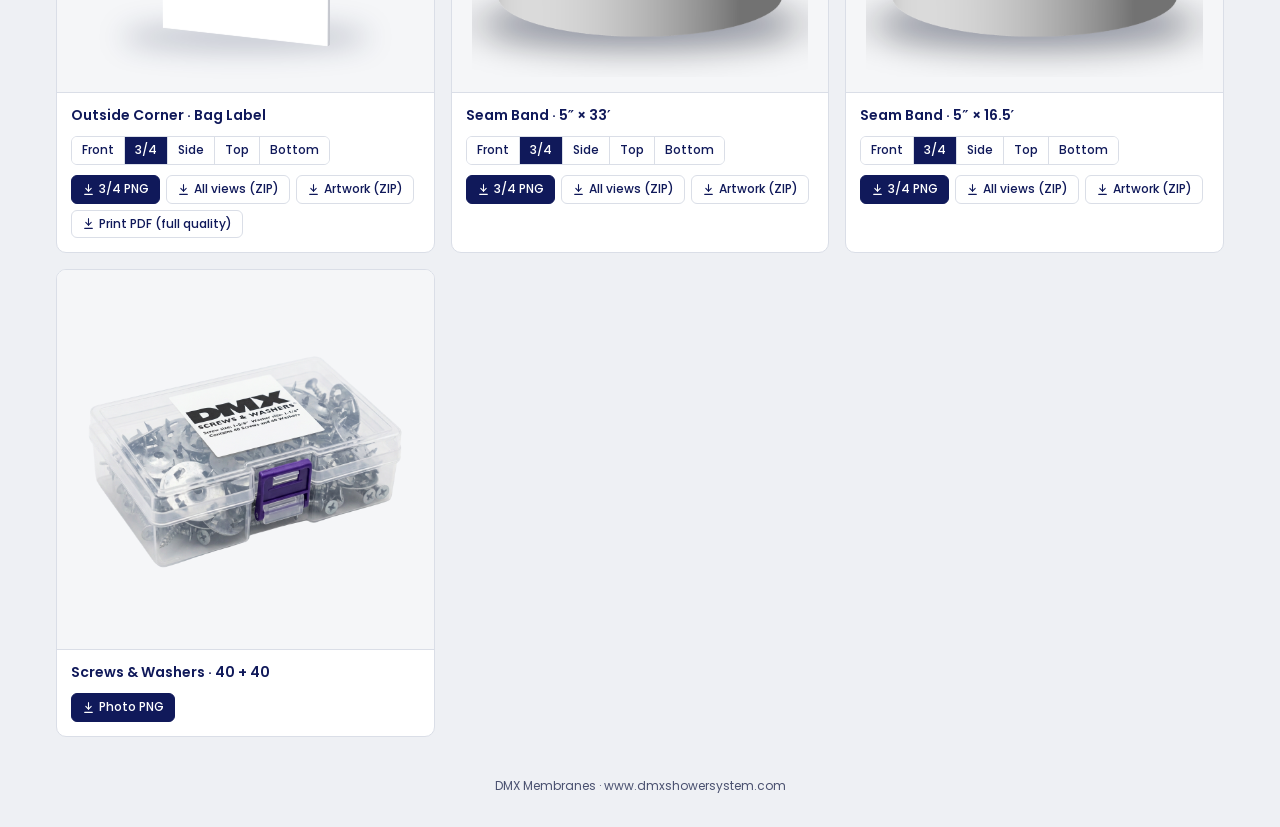
==== commit f476c1a7: "Linear drain: latest file, new box depth, separate back panel Co-Authored-By: Claude Opus 5.5 <norep" ====
--- a/index.html
+++ b/index.html
@@ -115,7 +115,7 @@
       <p class="label">View</p><div class="row views"></div>
       <p class="label">Download</p><div class="row dl"></div></div>
   </section>
-  <section class="card" data-slug="drain-linear-stainless" data-w="1349" data-h="6268" data-d="1349" data-pdf="DMX-Shower-Drain-Linear-Stainless.pdf">
+  <section class="card" data-slug="drain-linear-stainless" data-w="1349" data-h="6268" data-d="714" data-back="1" data-pdf="DMX-Shower-Drain-Linear-Stainless.pdf">
     <div class="stage" aria-label="3D box mockup, DMX linear shower drain, stainless steel"></div>
     <div class="meta"><h2>Shower Drain · Linear · Stainless Steel · 25.5″ × 4.25″</h2>
       <p class="label">View</p><div class="row views"></div>
